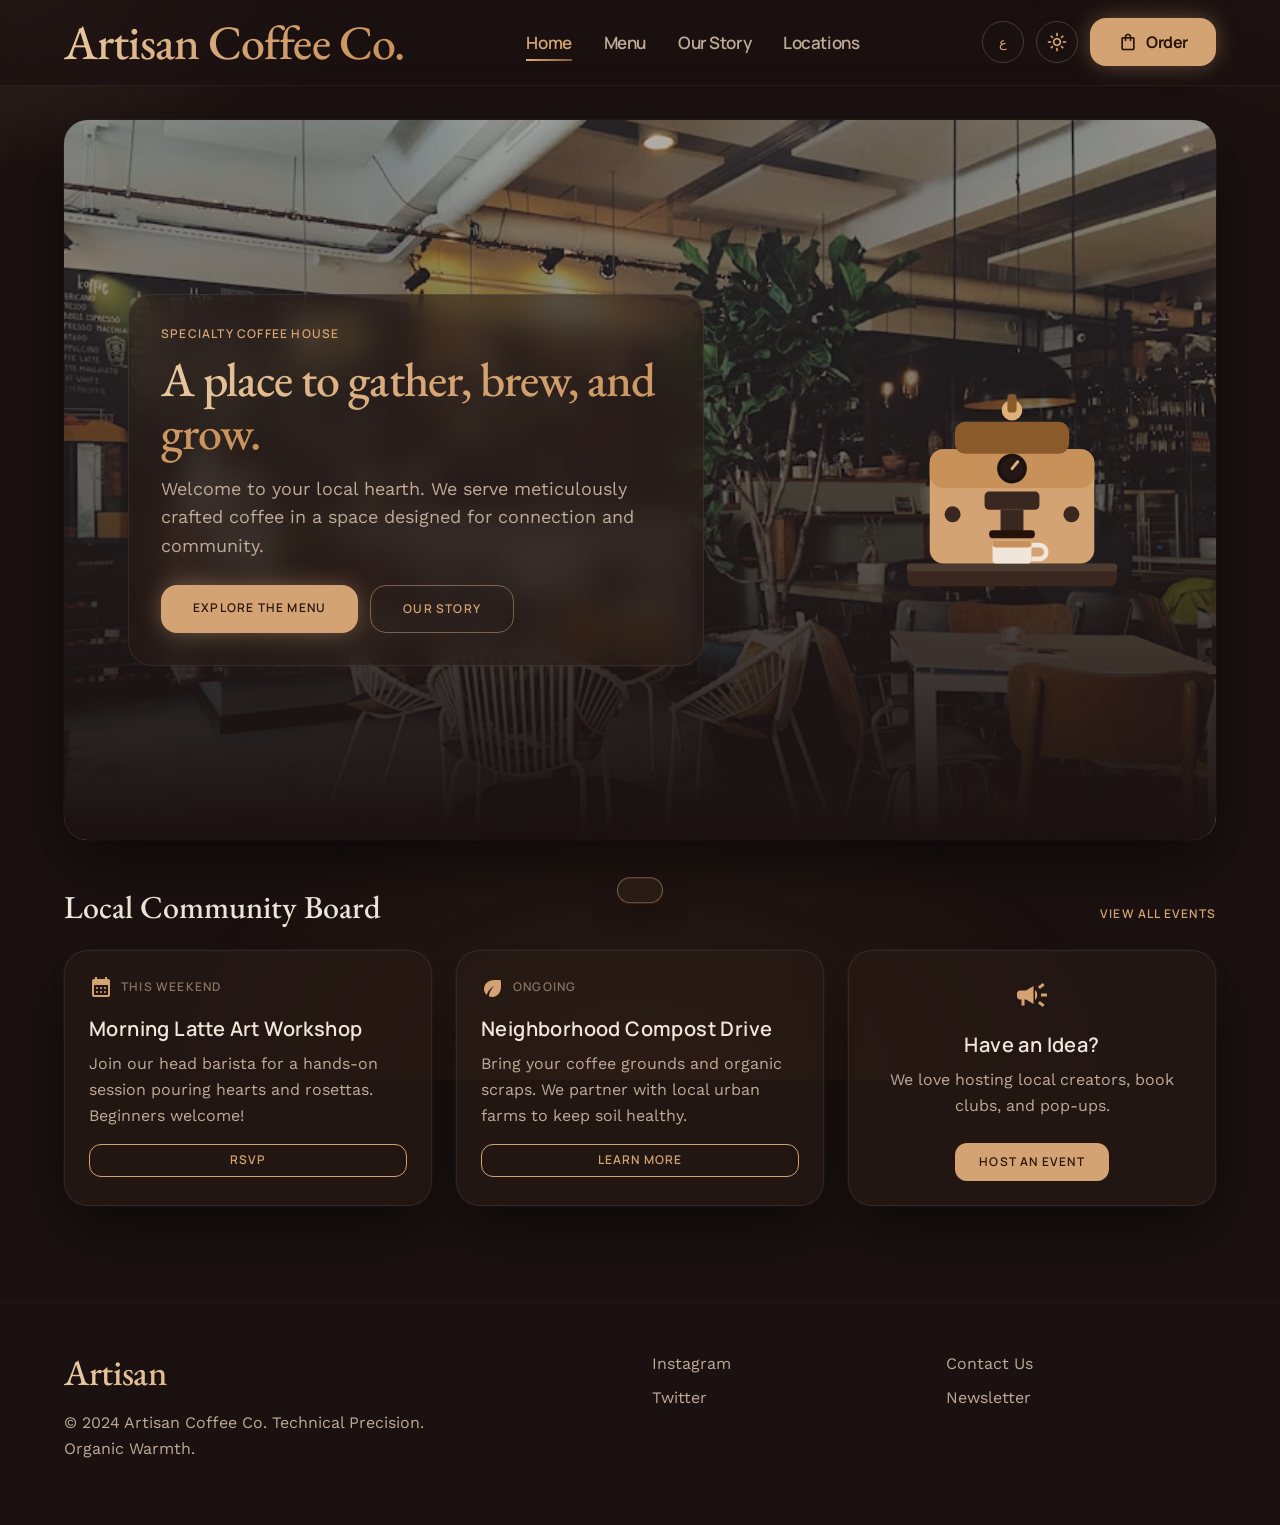
==== index.html @ 4403672c "Add index.html entry point for GitHub Pages" ====
<!DOCTYPE html>

<html class="dark" lang="en" dir="ltr"><head>
<meta charset="utf-8"/>
<meta content="width=device-width, initial-scale=1.0" name="viewport"/>
<title>Artisan Coffee Co. | The Organic Hearth</title>
<script src="assets/tailwind.js"></script>
<link href="assets/fonts.css" rel="stylesheet"/>
<style>.material-symbols-outlined{font-family:'Material Symbols Outlined';font-weight:normal;font-style:normal;line-height:1;letter-spacing:normal;text-transform:none;display:inline-block;white-space:nowrap;direction:ltr;}</style>
<script id="tailwind-config">
        tailwind.config = {
          darkMode: "class",
          theme: {
            extend: {
              "colors": {
                "tertiary-fixed": "rgb(var(--tertiary-fixed) / <alpha-value>)",
                "outline": "rgb(var(--outline) / <alpha-value>)",
                "on-secondary-fixed-variant": "rgb(var(--on-secondary-fixed-variant) / <alpha-value>)",
                "primary-fixed": "rgb(var(--primary-fixed) / <alpha-value>)",
                "tertiary": "rgb(var(--tertiary) / <alpha-value>)",
                "surface-container-highest": "rgb(var(--surface-container-highest) / <alpha-value>)",
                "surface-container-low": "rgb(var(--surface-container-low) / <alpha-value>)",
                "on-error-container": "rgb(var(--on-error-container) / <alpha-value>)",
                "on-tertiary-container": "rgb(var(--on-tertiary-container) / <alpha-value>)",
                "on-secondary-fixed": "rgb(var(--on-secondary-fixed) / <alpha-value>)",
                "on-tertiary-fixed-variant": "rgb(var(--on-tertiary-fixed-variant) / <alpha-value>)",
                "on-tertiary": "rgb(var(--on-tertiary) / <alpha-value>)",
                "inverse-on-surface": "rgb(var(--inverse-on-surface) / <alpha-value>)",
                "on-primary": "rgb(var(--on-primary) / <alpha-value>)",
                "on-secondary": "rgb(var(--on-secondary) / <alpha-value>)",
                "outline-variant": "rgb(var(--outline-variant) / <alpha-value>)",
                "surface-dim": "rgb(var(--surface-dim) / <alpha-value>)",
                "secondary": "rgb(var(--secondary) / <alpha-value>)",
                "primary": "rgb(var(--primary) / <alpha-value>)",
                "primary-container": "rgb(var(--primary-container) / <alpha-value>)",
                "surface": "rgb(var(--surface) / <alpha-value>)",
                "surface-container": "rgb(var(--surface-container) / <alpha-value>)",
                "secondary-fixed": "rgb(var(--secondary-fixed) / <alpha-value>)",
                "inverse-surface": "rgb(var(--inverse-surface) / <alpha-value>)",
                "on-secondary-container": "rgb(var(--on-secondary-container) / <alpha-value>)",
                "on-surface-variant": "rgb(var(--on-surface-variant) / <alpha-value>)",
                "secondary-fixed-dim": "rgb(var(--secondary-fixed-dim) / <alpha-value>)",
                "on-primary-fixed-variant": "rgb(var(--on-primary-fixed-variant) / <alpha-value>)",
                "error": "rgb(var(--error) / <alpha-value>)",
                "surface-tint": "rgb(var(--surface-tint) / <alpha-value>)",
                "surface-variant": "rgb(var(--surface-variant) / <alpha-value>)",
                "surface-bright": "rgb(var(--surface-bright) / <alpha-value>)",
                "error-container": "rgb(var(--error-container) / <alpha-value>)",
                "on-primary-fixed": "rgb(var(--on-primary-fixed) / <alpha-value>)",
                "background": "rgb(var(--background) / <alpha-value>)",
                "primary-fixed-dim": "rgb(var(--primary-fixed-dim) / <alpha-value>)",
                "tertiary-fixed-dim": "rgb(var(--tertiary-fixed-dim) / <alpha-value>)",
                "surface-container-high": "rgb(var(--surface-container-high) / <alpha-value>)",
                "tertiary-container": "rgb(var(--tertiary-container) / <alpha-value>)",
                "on-error": "rgb(var(--on-error) / <alpha-value>)",
                "on-primary-container": "rgb(var(--on-primary-container) / <alpha-value>)",
                "on-surface": "rgb(var(--on-surface) / <alpha-value>)",
                "surface-container-lowest": "rgb(var(--surface-container-lowest) / <alpha-value>)",
                "inverse-primary": "rgb(var(--inverse-primary) / <alpha-value>)",
                "on-background": "rgb(var(--on-background) / <alpha-value>)",
                "secondary-container": "rgb(var(--secondary-container) / <alpha-value>)",
                "on-tertiary-fixed": "rgb(var(--on-tertiary-fixed) / <alpha-value>)"
              },
              "borderRadius": { "DEFAULT": "0.25rem", "lg": "0.5rem", "xl": "0.75rem", "full": "9999px", "2xl": "1rem", "3xl": "1.5rem" },
              "spacing": { "margin-mobile": "16px", "container-max": "1280px", "stack-md": "24px", "stack-lg": "48px", "stack-sm": "12px", "margin-desktop": "64px", "gutter": "24px", "unit": "8px" },
              "fontFamily": {
                      "display-lg-mobile": ["EB Garamond"], "headline-sm": ["Manrope"], "label-caps": ["Manrope"],
                      "headline-md": ["EB Garamond"], "display-lg": ["EB Garamond"], "body-lg": ["Work Sans"],
                      "body-md": ["Work Sans"], "mono-technical": ["Space Grotesk"], "nav": ["Manrope"]
              },
              "fontSize": {
                      "display-lg-mobile": ["36px", { "lineHeight": "1.2", "letterSpacing": "-0.01em", "fontWeight": "500" }],
                      "headline-sm": ["20px", { "lineHeight": "1.4", "letterSpacing": "0.02em", "fontWeight": "600" }],
                      "label-caps": ["12px", { "lineHeight": "1.2", "letterSpacing": "0.1em", "fontWeight": "600" }],
                      "headline-md": ["32px", { "lineHeight": "1.2", "fontWeight": "500" }],
                      "display-lg": ["48px", { "lineHeight": "1.1", "letterSpacing": "-0.02em", "fontWeight": "500" }],
                      "body-lg": ["18px", { "lineHeight": "1.6", "fontWeight": "400" }],
                      "body-md": ["16px", { "lineHeight": "1.6", "fontWeight": "400" }],
                      "mono-technical": ["14px", { "lineHeight": "1.4", "fontWeight": "400" }]
              }
      },
          },
        }
      </script>
<style>
        /* ===== Theme tokens (Dark = default) ===== */
        :root, .dark {
            --tertiary-fixed: 92 67 38; --outline: 138 115 97; --on-secondary-fixed-variant: 240 217 184;
            --primary-fixed: 240 230 218; --tertiary: 212 163 115; --surface-container-highest: 42 29 23;
            --surface-container-low: 36 24 20; --on-error-container: 255 180 171; --on-tertiary-container: 232 201 160;
            --on-secondary-fixed: 255 232 204; --on-tertiary-fixed-variant: 240 217 184; --on-tertiary: 42 22 8;
            --inverse-on-surface: 36 24 20; --on-primary: 35 19 9; --on-secondary: 42 22 8; --outline-variant: 74 58 48;
            --surface-dim: 21 13 11; --secondary: 212 163 115; --primary: 240 230 218; --primary-container: 58 40 32;
            --surface: 26 17 16; --surface-container: 42 29 23; --secondary-fixed: 122 79 40; --inverse-surface: 240 230 218;
            --on-secondary-container: 255 217 168; --on-surface-variant: 192 171 152; --secondary-fixed-dim: 200 145 90;
            --on-primary-fixed-variant: 216 196 176; --error: 255 84 73; --surface-tint: 212 163 115; --surface-variant: 42 29 23;
            --surface-bright: 58 40 32; --error-container: 147 0 10; --on-primary-fixed: 26 17 16; --background: 26 17 16;
            --primary-fixed-dim: 192 171 152; --tertiary-fixed-dim: 224 176 122; --surface-container-high: 58 40 32;
            --tertiary-container: 212 163 115; --on-error: 105 0 5; --on-primary-container: 216 196 176; --on-surface: 240 230 218;
            --surface-container-lowest: 21 13 11; --inverse-primary: 122 79 40; --on-background: 240 230 218;
            --secondary-container: 122 79 40; --on-tertiary-fixed: 255 243 228;
        }
        /* ===== Light theme (cream / latte) ===== */
        .light {
            --tertiary-fixed: 230 203 160; --outline: 156 128 104; --on-secondary-fixed-variant: 90 58 26;
            --primary-fixed: 42 24 16; --tertiary: 154 95 43; --surface-container-highest: 230 211 187;
            --surface-container-low: 251 243 233; --on-error-container: 147 0 10; --on-tertiary-container: 90 58 26;
            --on-secondary-fixed: 90 58 26; --on-tertiary-fixed-variant: 90 58 26; --on-tertiary: 255 248 240;
            --inverse-on-surface: 245 236 225; --on-primary: 255 250 243; --on-secondary: 255 248 240; --outline-variant: 216 196 173;
            --surface-dim: 230 211 187; --secondary: 154 95 43; --primary: 42 24 16; --primary-container: 240 217 184;
            --surface: 245 236 225; --surface-container: 243 231 216; --secondary-fixed: 212 163 115; --inverse-surface: 42 24 16;
            --on-secondary-container: 90 58 26; --on-surface-variant: 107 84 68; --secondary-fixed-dim: 200 145 90;
            --on-primary-fixed-variant: 107 84 68; --error: 186 26 26; --surface-tint: 154 95 43; --surface-variant: 236 220 200;
            --surface-bright: 255 250 243; --error-container: 255 218 214; --on-primary-fixed: 42 24 16; --background: 245 236 225;
            --primary-fixed-dim: 107 84 68; --tertiary-fixed-dim: 154 95 43; --surface-container-high: 236 220 200;
            --tertiary-container: 154 95 43; --on-error: 255 255 255; --on-primary-container: 107 84 68; --on-surface: 42 24 16;
            --surface-container-lowest: 255 250 243; --inverse-primary: 212 163 115; --on-background: 42 24 16;
            --secondary-container: 240 217 184; --on-tertiary-fixed: 90 58 26;
        }

        html { transition: background-color .4s ease; }
        .soft-shadow { box-shadow: 0 24px 60px -12px rgba(0, 0, 0, 0.65), 0 0 0 1px rgba(148, 163, 184, 0.06); }
        .light .soft-shadow { box-shadow: 0 24px 60px -12px rgba(120, 80, 40, 0.18), 0 0 0 1px rgba(154, 95, 43, 0.08); }

        body { position: relative; background-color: rgb(var(--surface)); overflow-x: hidden; transition: background-color .4s ease; }
        body[lang="ar"] { font-family: 'Cairo', 'Work Sans', sans-serif; }
        body::before {
            content: ""; position: fixed; inset: -20%; z-index: -1;
            background:
                radial-gradient(40% 35% at 12% 8%, rgba(212, 163, 115, 0.20), transparent 60%),
                radial-gradient(38% 32% at 92% 6%, rgba(200, 145, 90, 0.16), transparent 60%),
                radial-gradient(45% 40% at 50% 100%, rgba(122, 79, 40, 0.18), transparent 60%);
            animation: aurora 18s ease-in-out infinite alternate;
        }
        .light body::before {
            background:
                radial-gradient(40% 35% at 12% 8%, rgba(212, 163, 115, 0.28), transparent 60%),
                radial-gradient(38% 32% at 92% 6%, rgba(200, 145, 90, 0.24), transparent 60%),
                radial-gradient(45% 40% at 50% 100%, rgba(240, 217, 184, 0.45), transparent 60%);
        }
        @keyframes aurora {
            0%   { transform: translate3d(0, 0, 0) scale(1); }
            50%  { transform: translate3d(-2%, 1.5%, 0) scale(1.08); }
            100% { transform: translate3d(2%, -1.5%, 0) scale(1.04); }
        }

        .glass {
            background: rgba(42, 29, 23, 0.55) !important;
            backdrop-filter: blur(14px); -webkit-backdrop-filter: blur(14px);
            border: 1px solid rgba(148, 163, 184, 0.12) !important;
        }
        .glass:hover { border-color: rgba(212, 163, 115, 0.5) !important; box-shadow: 0 24px 60px -12px rgba(0,0,0,0.65), 0 0 28px -6px rgba(212, 163, 115, 0.35); }
        .light .glass { background: rgba(255, 250, 243, 0.62) !important; border: 1px solid rgba(154, 95, 43, 0.18) !important; }
        .light .glass:hover { border-color: rgba(154, 95, 43, 0.5) !important; box-shadow: 0 24px 60px -12px rgba(120,80,40,0.20), 0 0 28px -6px rgba(154, 95, 43, 0.30); }

        img, .bg-cover { filter: saturate(1.1) sepia(0.12) brightness(0.95) contrast(1.05); }
        .light img, .light .bg-cover { filter: saturate(1.05) sepia(0.05) brightness(1.0) contrast(1.02); }

        .glow-cyan { box-shadow: 0 0 24px -4px rgba(212, 163, 115, 0.55); }
        .text-gradient { background: linear-gradient(100deg, #e8c9a0 0%, #d4a373 50%, #c8915a 100%); -webkit-background-clip: text; background-clip: text; color: transparent; }
        .light .text-gradient { background: linear-gradient(100deg, #a9743b 0%, #8a5a2b 50%, #6b4422 100%); -webkit-background-clip: text; background-clip: text; color: transparent; }

        a, button { transition: all .3s ease; }

        .page { display: none; animation: pageIn .5s ease both; }
        .page.active { display: block; }
        @keyframes pageIn { from { opacity: 0; transform: translateY(12px); } to { opacity: 1; transform: translateY(0); } }
        .nav-link { position: relative; }
        .nav-link.nav-active { color: rgb(var(--secondary)) !important; }
        .nav-link::after { content: ""; position: absolute; inset-inline-start: 0; bottom: -6px; height: 2px; width: 0; background: linear-gradient(90deg,#e0b07a,#8a5a2b); transition: width .3s ease; }
        .nav-link:hover::after, .nav-link.nav-active::after { width: 100%; }

        .steam path { animation: steam 3.2s ease-in-out infinite; }
        .steam path:nth-child(2) { animation-delay: .6s; }
        .steam path:nth-child(3) { animation-delay: 1.2s; }
        @keyframes steam { 0% { opacity: 0; transform: translateY(6px) scaleY(.8); } 40% { opacity: .8; } 100% { opacity: 0; transform: translateY(-14px) scaleY(1.2); } }
        .machine { animation: floaty 6s ease-in-out infinite; }
        @keyframes floaty { 0%,100%{ transform: translateY(0);} 50%{ transform: translateY(-10px);} }

        #toast {
            position: fixed; bottom: 28px; left: 50%; transform: translateX(-50%) translateY(120%);
            background: rgba(42,29,23,.92); border: 1px solid rgba(212,163,115,.5); color: #f0e6da;
            padding: 12px 22px; border-radius: 9999px; z-index: 100; backdrop-filter: blur(10px);
            transition: transform .4s cubic-bezier(.2,.9,.3,1.3); box-shadow: 0 12px 30px -6px rgba(0,0,0,.6); font-size: 14px;
        }
        .light #toast { background: rgba(255,250,243,.95); color: #2a1810; border-color: rgba(154,95,43,.5); }
        #toast.show { transform: translateX(-50%) translateY(0); }

        .icon-btn { width: 42px; height: 42px; display: inline-flex; align-items: center; justify-content: center; border-radius: 9999px; border: 1px solid rgb(var(--outline-variant)); color: rgb(var(--secondary)); }
        .icon-btn:hover { background: rgb(var(--secondary) / .12); }
    </style>
</head>
<body class="bg-surface text-on-surface font-body-md antialiased selection:bg-secondary selection:text-on-secondary">

<!-- ===== TOP APP BAR (desktop) ===== -->
<nav class="bg-surface/70 backdrop-blur-md fixed top-0 w-full z-50 border-b border-outline-variant/30 hidden md:block">
<div class="flex justify-between items-center px-margin-mobile md:px-margin-desktop py-4 max-w-container-max mx-auto">
<a class="font-display-lg text-display-lg-mobile md:text-display-lg text-gradient" data-nav="home" href="#home">Artisan Coffee Co.</a>
<div class="flex gap-8 font-nav text-[17px] font-semibold tracking-tight items-center">
<a class="nav-link text-on-surface-variant hover:text-secondary" data-nav="home" data-i18n="nav.home" href="#home">Home</a>
<a class="nav-link text-on-surface-variant hover:text-secondary" data-nav="menu" data-i18n="nav.menu" href="#menu">Menu</a>
<a class="nav-link text-on-surface-variant hover:text-secondary" data-nav="story" data-i18n="nav.story" href="#story">Our Story</a>
<a class="nav-link text-on-surface-variant hover:text-secondary" data-nav="locations" data-i18n="nav.locations" href="#locations">Locations</a>
</div>
<div class="flex items-center gap-3">
<button id="langBtn" class="icon-btn font-label-caps text-[13px]" title="Language">ع</button>
<button id="themeBtn" class="icon-btn" title="Theme"><span class="material-symbols-outlined text-[20px]">light_mode</span></button>
<button data-nav="order" onclick="location.hash='#order'" class="bg-secondary text-on-secondary px-7 py-3 rounded-2xl font-nav text-[16px] font-bold tracking-tight hover:bg-secondary-container hover:text-on-secondary-container glow-cyan flex items-center gap-2">
<span class="material-symbols-outlined text-[20px]">shopping_bag</span><span data-i18n="nav.order">Order</span>
<span data-cart-count class="hidden bg-on-secondary/20 px-2 py-0.5 rounded-full text-[11px]">0</span>
</button>
</div>
</div>
</nav>

<!-- ===== MOBILE TOP BAR ===== -->
<div class="md:hidden flex justify-between items-center px-margin-mobile py-4 fixed top-0 w-full z-50 bg-surface/80 backdrop-blur-md border-b border-outline-variant/30">
<a class="font-display-lg-mobile text-display-lg-mobile text-gradient" data-nav="home" href="#home">Artisan</a>
<div class="flex items-center gap-2">
<button id="langBtnM" class="icon-btn font-label-caps text-[13px]">ع</button>
<button id="themeBtnM" class="icon-btn"><span class="material-symbols-outlined text-[20px]">light_mode</span></button>
<button id="menuBtn" class="icon-btn"><span class="material-symbols-outlined">menu</span></button>
</div>
</div>
<!-- Mobile drawer -->
<div id="mobileMenu" class="md:hidden fixed inset-0 z-40 bg-surface/95 backdrop-blur-lg flex-col items-center justify-center gap-8 hidden">
<a class="nav-link font-nav text-3xl font-bold tracking-tight text-primary" data-nav="home" data-i18n="nav.home" href="#home">Home</a>
<a class="nav-link font-nav text-3xl font-bold tracking-tight text-primary" data-nav="menu" data-i18n="nav.menu" href="#menu">Menu</a>
<a class="nav-link font-nav text-3xl font-bold tracking-tight text-primary" data-nav="story" data-i18n="nav.story" href="#story">Our Story</a>
<a class="nav-link font-nav text-3xl font-bold tracking-tight text-primary" data-nav="locations" data-i18n="nav.locations" href="#locations">Locations</a>
<a class="nav-link font-nav text-3xl font-bold tracking-tight text-secondary" data-nav="order" data-i18n="nav.order" href="#order">Order</a>
</div>

<!-- ===== MAIN ===== -->
<main class="pt-[100px] md:pt-[120px] pb-stack-lg">

<!-- ============ PAGE: HOME ============ -->
<section class="page" data-page="home">
<div class="px-margin-mobile md:px-margin-desktop max-w-container-max mx-auto mb-stack-lg">
<div class="relative w-full h-[640px] md:h-[720px] rounded-3xl overflow-hidden soft-shadow bg-surface-container-low">
<div class="absolute inset-0 bg-cover bg-center w-full h-full" style="background-image: url('assets/img/1554118811-1e0d58224f24.jpg')"></div>
<div class="absolute inset-0 bg-gradient-to-t from-surface via-surface/60 to-surface/20"></div>
<div class="relative z-10 h-full flex flex-col md:flex-row items-center justify-between p-margin-mobile md:p-margin-desktop gap-8">
<div class="max-w-xl glass p-8 rounded-3xl">
<p class="font-label-caps text-label-caps text-secondary uppercase tracking-widest mb-3" data-i18n="hero.badge">Specialty Coffee House</p>
<h1 class="font-display-lg-mobile md:font-display-lg text-display-lg-mobile md:text-display-lg mb-4"><span class="text-gradient" data-i18n="hero.title">A place to gather, brew, and grow.</span></h1>
<p class="font-body-lg text-body-lg text-on-surface-variant mb-6" data-i18n="hero.desc">Welcome to your local hearth. We serve meticulously crafted coffee in a space designed for connection and community.</p>
<div class="flex flex-wrap gap-3">
<a href="#menu" class="bg-secondary text-on-secondary px-8 py-4 rounded-2xl font-label-caps text-label-caps uppercase tracking-widest hover:bg-secondary-container hover:text-on-secondary-container glow-cyan" data-i18n="hero.cta1">Explore the Menu</a>
<a href="#story" class="border border-secondary/50 text-secondary px-8 py-4 rounded-2xl font-label-caps text-label-caps uppercase tracking-widest hover:bg-secondary/10" data-i18n="hero.cta2">Our Story</a>
</div>
</div>
<div class="machine hidden lg:block shrink-0">
<svg width="280" height="240" viewBox="0 0 240 210" fill="none" xmlns="http://www.w3.org/2000/svg">
<g class="steam" stroke="#f0e6da" stroke-width="3" stroke-linecap="round" opacity="0.8">
<path d="M112 150 c-6 -8 6 -12 0 -22"/><path d="M120 150 c-6 -8 6 -12 0 -22"/><path d="M128 150 c-6 -8 6 -12 0 -22"/>
</g>
<rect x="28" y="178" width="184" height="20" rx="7" fill="#3a2820"/>
<rect x="28" y="178" width="184" height="7" rx="3" fill="#4a3a30"/>
<rect x="48" y="78" width="144" height="100" rx="12" fill="#d4a373"/>
<rect x="48" y="78" width="144" height="34" rx="12" fill="#c8915a"/>
<rect x="70" y="54" width="100" height="28" rx="9" fill="#8a5a2b"/>
<circle cx="120" cy="44" r="9" fill="#e0b07a"/>
<rect x="116" y="30" width="8" height="16" rx="3" fill="#8a5a2b"/>
<circle cx="120" cy="95" r="13" fill="#1a1110"/><circle cx="120" cy="95" r="10" fill="#241814"/>
<path d="M120 95 l5 -6" stroke="#e0b07a" stroke-width="2.5" stroke-linecap="round"/>
<circle cx="68" cy="135" r="7" fill="#3a2820"/><circle cx="172" cy="135" r="7" fill="#3a2820"/>
<rect x="96" y="115" width="48" height="16" rx="4" fill="#3a2820"/>
<rect x="110" y="131" width="20" height="20" fill="#3a2820"/>
<rect x="100" y="149" width="40" height="7" rx="3" fill="#231309"/>
<rect x="103" y="158" width="34" height="20" rx="3" fill="#f0e6da"/>
<path d="M137 162 h7 a6 6 0 0 1 0 12 h-7" fill="none" stroke="#f0e6da" stroke-width="4"/>
<rect x="103" y="158" width="34" height="6" rx="3" fill="#c8915a"/>
</svg>
</div>
</div>
</div>
</div>

<div class="px-margin-mobile md:px-margin-desktop max-w-container-max mx-auto mb-stack-lg">
<div class="flex flex-col md:flex-row justify-between items-baseline mb-stack-md">
<h2 class="font-headline-md text-headline-md text-primary" data-i18n="community.title">Local Community Board</h2>
<a class="font-label-caps text-label-caps text-secondary uppercase tracking-widest hover:underline mt-2 md:mt-0" href="#locations" data-i18n="community.viewall">View All Events</a>
</div>
<div class="grid grid-cols-1 md:grid-cols-3 gap-gutter">
<div class="glass rounded-3xl p-6 soft-shadow hover:-translate-y-1.5">
<div class="flex items-center gap-2 mb-4"><span class="material-symbols-outlined text-secondary" style="font-variation-settings:'FILL' 1;">calendar_month</span><span class="font-label-caps text-label-caps text-outline uppercase tracking-widest" data-i18n="c1.badge">This Weekend</span></div>
<h3 class="font-headline-sm text-headline-sm text-primary mb-2" data-i18n="c1.title">Morning Latte Art Workshop</h3>
<p class="font-body-md text-body-md text-on-surface-variant mb-4" data-i18n="c1.desc">Join our head barista for a hands-on session pouring hearts and rosettas. Beginners welcome!</p>
<button data-rsvp class="w-full py-2 border border-secondary text-secondary rounded-xl font-label-caps text-label-caps uppercase hover:bg-secondary/10" data-i18n="c1.btn">RSVP</button>
</div>
<div class="glass rounded-3xl p-6 soft-shadow hover:-translate-y-1.5">
<div class="flex items-center gap-2 mb-4"><span class="material-symbols-outlined text-tertiary" style="font-variation-settings:'FILL' 1;">eco</span><span class="font-label-caps text-label-caps text-outline uppercase tracking-widest" data-i18n="c2.badge">Ongoing</span></div>
<h3 class="font-headline-sm text-headline-sm text-primary mb-2" data-i18n="c2.title">Neighborhood Compost Drive</h3>
<p class="font-body-md text-body-md text-on-surface-variant mb-4" data-i18n="c2.desc">Bring your coffee grounds and organic scraps. We partner with local urban farms to keep soil healthy.</p>
<button data-rsvp class="w-full py-2 border border-secondary text-secondary rounded-xl font-label-caps text-label-caps uppercase hover:bg-secondary/10" data-i18n="c2.btn">Learn More</button>
</div>
<div class="glass rounded-3xl p-6 soft-shadow border-2 border-secondary/30 flex flex-col justify-center items-center text-center">
<span class="material-symbols-outlined text-4xl text-secondary mb-4" style="font-variation-settings:'FILL' 1;">campaign</span>
<h3 class="font-headline-sm text-headline-sm text-primary mb-2" data-i18n="c3.title">Have an Idea?</h3>
<p class="font-body-md text-body-md text-on-surface-variant mb-6" data-i18n="c3.desc">We love hosting local creators, book clubs, and pop-ups.</p>
<button data-rsvp class="bg-secondary text-on-secondary px-6 py-3 rounded-xl font-label-caps text-label-caps uppercase hover:bg-secondary-container hover:text-on-secondary-container" data-i18n="c3.btn">Host an Event</button>
</div>
</div>
</div>
</section>

<!-- ============ PAGE: MENU ============ -->
<section class="page" data-page="menu">
<!-- Menu banner with background image -->
<div class="px-margin-mobile md:px-margin-desktop max-w-container-max mx-auto mb-stack-lg">
<div class="relative w-full h-[360px] md:h-[460px] rounded-3xl overflow-hidden soft-shadow bg-surface-container-low">
<div class="absolute inset-0 bg-cover bg-center" style="background-image: url('assets/img/1517433670267-08bbd4be890f.jpg')"></div>
<div class="absolute inset-0 bg-gradient-to-t from-surface via-surface/65 to-surface/25"></div>
<div class="relative z-10 h-full flex flex-col justify-end p-margin-mobile md:p-margin-desktop">
<div class="max-w-2xl">
<p class="font-label-caps text-label-caps text-secondary uppercase tracking-widest mb-2" data-i18n="menu.badge">Crafted Daily</p>
<h2 class="font-display-lg-mobile md:font-display-lg text-display-lg-mobile md:text-display-lg mb-3"><span class="text-gradient" data-i18n="menu.title">Our Coffee Menu</span></h2>
<p class="font-body-lg text-body-lg text-on-surface-variant" data-i18n="menu.desc">From single-origin pours to silky milk drinks and fresh-baked pastries — every item made with care.</p>
</div>
</div>
</div>
</div>
<!-- Categorized items -->
<div class="px-margin-mobile md:px-margin-desktop max-w-container-max mx-auto">
<div id="menuGrid"></div>
</div>
</section>

<!-- ============ PAGE: OUR STORY ============ -->
<section class="page" data-page="story">
<div class="px-margin-mobile md:px-margin-desktop max-w-container-max mx-auto">
<div class="grid grid-cols-1 md:grid-cols-2 gap-stack-lg items-center">
<div class="rounded-3xl overflow-hidden h-[420px] soft-shadow">
<img class="w-full h-full object-cover" src="assets/img/1511920170033-f8396924c348.jpg" alt="Barista at work"/>
</div>
<div>
<p class="font-label-caps text-label-caps text-secondary uppercase tracking-widest mb-2" data-i18n="story.badge">Since 2014</p>
<h2 class="font-display-lg-mobile md:font-display-lg text-display-lg-mobile md:text-display-lg mb-6"><span class="text-gradient" data-i18n="story.title">Technical precision. Organic warmth.</span></h2>
<p class="font-body-lg text-body-lg text-on-surface-variant mb-4" data-i18n="story.desc">We started with a single roaster and a simple belief: great coffee is a craft and a community ritual. Today we roast in small batches, source directly from growers, and pour every cup like it matters — because it does.</p>
<div class="grid grid-cols-3 gap-4 mt-8">
<div class="glass rounded-2xl p-4 text-center"><p class="font-display-lg text-headline-md text-secondary">10+</p><p class="font-label-caps text-label-caps text-outline uppercase" data-i18n="story.years">Years</p></div>
<div class="glass rounded-2xl p-4 text-center"><p class="font-display-lg text-headline-md text-secondary">14</p><p class="font-label-caps text-label-caps text-outline uppercase" data-i18n="story.origins">Origins</p></div>
<div class="glass rounded-2xl p-4 text-center"><p class="font-display-lg text-headline-md text-secondary">2</p><p class="font-label-caps text-label-caps text-outline uppercase" data-i18n="story.cafes">Cafés</p></div>
</div>
</div>
</div>
</div>
</section>

<!-- ============ PAGE: LOCATIONS ============ -->
<section class="page" data-page="locations">
<div class="px-margin-mobile md:px-margin-desktop max-w-container-max mx-auto">
<div class="text-center mb-stack-lg max-w-2xl mx-auto">
<p class="font-label-caps text-label-caps text-secondary uppercase tracking-widest mb-2" data-i18n="loc.badge">Come Visit</p>
<h2 class="font-display-lg-mobile md:font-display-lg text-display-lg-mobile md:text-display-lg mb-4"><span class="text-gradient" data-i18n="loc.title">Find a Hearth Near You</span></h2>
</div>
<div id="locGrid" class="grid grid-cols-1 md:grid-cols-2 gap-gutter"></div>
</div>
</section>

<!-- ============ PAGE: ORDER ============ -->
<section class="page" data-page="order">
<div class="px-margin-mobile md:px-margin-desktop mx-auto max-w-2xl">
<div class="glass rounded-3xl p-8 soft-shadow text-center">
<span class="material-symbols-outlined text-5xl text-secondary mb-4" style="font-variation-settings:'FILL' 1;">local_cafe</span>
<h2 class="font-display-lg-mobile md:font-display-lg text-display-lg-mobile md:text-display-lg mb-4"><span class="text-gradient" data-i18n="order.title">Your Order</span></h2>
<p class="font-body-lg text-on-surface-variant mb-6"><span data-i18n="order.items">Items in your bag:</span> <span data-cart-count class="text-secondary font-bold">0</span></p>
<div id="orderList" class="text-start mb-6 divide-y divide-outline-variant/20"></div>
<a href="#menu" class="inline-block bg-secondary text-on-secondary px-8 py-4 rounded-2xl font-label-caps text-label-caps uppercase tracking-widest hover:bg-secondary-container hover:text-on-secondary-container glow-cyan" data-i18n="order.add">+ Add from Menu</a>
</div>
</div>
</section>

</main>

<!-- ===== FOOTER (global — shows on every page) ===== -->
<footer class="border-t border-outline-variant/20 w-full py-stack-lg">
<div class="grid grid-cols-1 md:grid-cols-4 gap-gutter px-margin-mobile md:px-margin-desktop max-w-container-max mx-auto font-body-md text-body-md">
<div class="col-span-1 md:col-span-2">
<a class="font-display-lg text-display-lg-mobile text-gradient mb-4 block" href="#home">Artisan</a>
<p class="text-on-surface-variant max-w-sm mb-4" data-i18n="footer.tagline">© 2024 Artisan Coffee Co. Technical Precision. Organic Warmth.</p>
</div>
<div class="flex flex-col gap-2">
<a class="text-on-surface-variant hover:text-secondary w-fit" href="#">Instagram</a>
<a class="text-on-surface-variant hover:text-secondary w-fit" href="#">Twitter</a>
</div>
<div class="flex flex-col gap-2">
<a class="text-on-surface-variant hover:text-secondary w-fit" href="#locations" data-i18n="footer.contact">Contact Us</a>
<a class="text-on-surface-variant hover:text-secondary w-fit" href="#" data-i18n="footer.newsletter">Newsletter</a>
</div>
</div>
</footer>

<div id="toast"></div>

<!-- ===== JAVASCRIPT ===== -->
<script>
(function () {
  "use strict";

  /* ---------- i18n dictionary ---------- */
  const I18N = {
    en: {
      "nav.home":"Home","nav.menu":"Menu","nav.story":"Our Story","nav.locations":"Locations","nav.order":"Order",
      "hero.badge":"Specialty Coffee House","hero.title":"A place to gather, brew, and grow.",
      "hero.desc":"Welcome to your local hearth. We serve meticulously crafted coffee in a space designed for connection and community.",
      "hero.cta1":"Explore the Menu","hero.cta2":"Our Story",
      "community.title":"Local Community Board","community.viewall":"View All Events",
      "c1.badge":"This Weekend","c1.title":"Morning Latte Art Workshop","c1.desc":"Join our head barista for a hands-on session pouring hearts and rosettas. Beginners welcome!","c1.btn":"RSVP",
      "c2.badge":"Ongoing","c2.title":"Neighborhood Compost Drive","c2.desc":"Bring your coffee grounds and organic scraps. We partner with local urban farms to keep soil healthy.","c2.btn":"Learn More",
      "c3.title":"Have an Idea?","c3.desc":"We love hosting local creators, book clubs, and pop-ups.","c3.btn":"Host an Event",
      "menu.badge":"Crafted Daily","menu.title":"Our Coffee Menu","menu.desc":"From single-origin pours to silky milk drinks and fresh-baked pastries — every item made with care.","menu.add":"Add to Order",
      "cat.coffee":"Hot Coffee","cat.cold":"Cold Drinks","cat.bakery":"Pastries & Bakery",
      "story.badge":"Since 2014","story.title":"Technical precision. Organic warmth.","story.desc":"We started with a single roaster and a simple belief: great coffee is a craft and a community ritual. Today we roast in small batches, source directly from growers, and pour every cup like it matters — because it does.","story.years":"Years","story.origins":"Origins","story.cafes":"Cafés",
      "loc.badge":"Come Visit","loc.title":"Find a Hearth Near You","loc.directions":"Get Directions",
      "order.title":"Your Order","order.items":"Items in your bag:","order.add":"+ Add from Menu","order.empty":"Your bag is empty — add something tasty from the menu.","order.total":"Total",
      "footer.tagline":"© 2024 Artisan Coffee Co. Technical Precision. Organic Warmth.","footer.contact":"Contact Us","footer.newsletter":"Newsletter",
      "toast.added":"Added {x} to your order","toast.rsvp":"Thanks! We'll be in touch soon."
    },
    ar: {
      "nav.home":"الرئيسية","nav.menu":"القائمة","nav.story":"قصتنا","nav.locations":"الفروع","nav.order":"اطلب",
      "hero.badge":"محمصة قهوة مختصة","hero.title":"مكانٌ نجتمع فيه، ونُحضّر، وننمو.",
      "hero.desc":"أهلاً بك في ركنك الدافئ. نقدّم قهوة محضّرة بعناية في مساحةٍ صُمّمت للتواصل والمجتمع.",
      "hero.cta1":"تصفّح القائمة","hero.cta2":"قصتنا",
      "community.title":"لوحة المجتمع المحلي","community.viewall":"كل الفعاليات",
      "c1.badge":"نهاية الأسبوع","c1.title":"ورشة فنّ اللاتيه الصباحية","c1.desc":"انضمّ إلى رئيس الباريستا في جلسة عملية لرسم القلوب والوريدات. المبتدئون مُرحّبٌ بهم!","c1.btn":"احجز",
      "c2.badge":"مستمر","c2.title":"حملة تدوير المخلّفات","c2.desc":"أحضر بقايا القهوة والمخلّفات العضوية. نتعاون مع المزارع المحلية للحفاظ على خصوبة التربة.","c2.btn":"اعرف المزيد",
      "c3.title":"لديك فكرة؟","c3.desc":"يسعدنا استضافة المبدعين المحليين، ونوادي الكتب، والفعاليات.","c3.btn":"استضِف فعالية",
      "menu.badge":"يُحضّر يومياً","menu.title":"قائمة القهوة","menu.desc":"من القهوة أحادية المصدر ومشروبات الحليب الحريرية إلى المعجنات الطازجة — كلّ صنفٍ يُحضّر بعناية.","menu.add":"أضف للطلب",
      "cat.coffee":"قهوة ساخنة","cat.cold":"مشروبات باردة","cat.bakery":"معجنات ومخبوزات",
      "story.badge":"منذ 2014","story.title":"دقّةٌ تقنية. ودفءٌ طبيعي.","story.desc":"بدأنا بمحمصةٍ واحدة وإيمانٍ بسيط: القهوة الرائعة حرفةٌ وطقسٌ مجتمعي. اليوم نحمّص بكمياتٍ صغيرة، ونستورد مباشرةً من المزارعين، ونصبّ كلّ كوبٍ وكأنه يهم — لأنه فعلاً يهم.","story.years":"سنوات","story.origins":"مصادر","story.cafes":"فروع",
      "loc.badge":"تفضّل بزيارتنا","loc.title":"اعثر على أقرب فرعٍ إليك","loc.directions":"الاتجاهات",
      "order.title":"طلبك","order.items":"العناصر في سلّتك:","order.add":"+ أضف من القائمة","order.empty":"سلّتك فارغة — أضف شيئاً لذيذاً من القائمة.","order.total":"الإجمالي",
      "footer.tagline":"© 2024 Artisan Coffee Co. دقّة تقنية. ودفءٌ طبيعي.","footer.contact":"تواصل معنا","footer.newsletter":"النشرة البريدية",
      "toast.added":"تمت إضافة {x} إلى طلبك","toast.rsvp":"شكراً لك! سنتواصل معك قريباً."
    }
  };

  /* ---------- Bilingual data ---------- */
  const MENU = [
    /* ---- Hot Coffee ---- */
    { id:"espresso", cat:"coffee", price:3.0, icon:"coffee", en:{name:"Espresso", origin:"Double shot", tags:["Bold","Cocoa"]}, ar:{name:"إسبريسو", origin:"جرعة مزدوجة", tags:["جريء","كاكاو"]} },
    { id:"americano", cat:"coffee", price:3.2, icon:"coffee", en:{name:"Americano", origin:"Hot water + espresso", tags:["Clean","Bold"]}, ar:{name:"أمريكانو", origin:"ماء ساخن + إسبريسو", tags:["نقي","جريء"]} },
    { id:"cappuccino", cat:"coffee", price:4.2, icon:"local_cafe", en:{name:"Cappuccino", origin:"Espresso + foam", tags:["Silky","Balanced"]}, ar:{name:"كابتشينو", origin:"إسبريسو + رغوة", tags:["حريري","متوازن"]} },
    { id:"flatwhite", cat:"coffee", price:4.5, icon:"coffee_maker", en:{name:"Flat White", origin:"Velvet microfoam", tags:["Smooth","Creamy"]}, ar:{name:"فلات وايت", origin:"رغوة مخمليّة", tags:["ناعم","كريمي"]} },
    { id:"macchiato", cat:"coffee", price:3.8, icon:"local_cafe", en:{name:"Macchiato", origin:"Espresso + foam dab", tags:["Strong","Compact"]}, ar:{name:"ماكياتو", origin:"إسبريسو + لمسة رغوة", tags:["قوي","مركّز"]} },
    { id:"cortado", cat:"coffee", price:4.0, icon:"coffee_maker", en:{name:"Cortado", origin:"Equal milk", tags:["Balanced","Smooth"]}, ar:{name:"كورتادو", origin:"حليب متساوٍ", tags:["متوازن","ناعم"]} },
    { id:"caramel", cat:"coffee", price:5.0, icon:"emoji_food_beverage", en:{name:"Caramel Latte", origin:"House caramel", tags:["Sweet","Buttery"]}, ar:{name:"لاتيه كراميل", origin:"كراميل بيتي", tags:["حلو","زبدي"]} },
    { id:"mocha", cat:"coffee", price:5.2, icon:"local_cafe", en:{name:"Mocha", origin:"Dark chocolate", tags:["Rich","Cocoa"]}, ar:{name:"موكا", origin:"شوكولاتة داكنة", tags:["غني","كاكاو"]} },
    { id:"turkish", cat:"coffee", price:3.5, icon:"coffee", en:{name:"Turkish Coffee", origin:"Finely ground, cardamom", tags:["Rich","Spiced"]}, ar:{name:"قهوة تركي", origin:"مطحونة ناعم، هيل", tags:["غني","مبهّر"]} },
    { id:"hearth", cat:"coffee", price:4.0, icon:"filter_alt", en:{name:"Hearth Blend", origin:"Guatemala / Antigua", tags:["Toasted Nut","Plum"]}, ar:{name:"خلطة المَوقد", origin:"غواتيمالا / أنتيغوا", tags:["مكسّرات محمّصة","برقوق"]} },
    { id:"sunlit", cat:"coffee", price:4.4, icon:"wb_sunny", en:{name:"Sunlit Canopy", origin:"Ethiopia / Yirgacheffe", tags:["Jasmine","Honey"]}, ar:{name:"مظلّة الشمس", origin:"إثيوبيا / يرغاتشيف", tags:["ياسمين","عسل"]} },
    /* ---- Cold Drinks ---- */
    { id:"coldbrew", cat:"cold", price:4.8, icon:"ac_unit", en:{name:"Cold Brew", origin:"18h steeped", tags:["Smooth","Low-acid"]}, ar:{name:"كولد برو", origin:"منقوع 18 ساعة", tags:["ناعم","حموضة منخفضة"]} },
    { id:"icedlatte", cat:"cold", price:4.6, icon:"ac_unit", en:{name:"Iced Latte", origin:"Chilled + milk", tags:["Refreshing","Smooth"]}, ar:{name:"لاتيه مثلّج", origin:"بارد + حليب", tags:["منعش","ناعم"]} },
    { id:"icedmocha", cat:"cold", price:5.0, icon:"ac_unit", en:{name:"Iced Mocha", origin:"Cocoa + ice", tags:["Sweet","Cool"]}, ar:{name:"موكا مثلّج", origin:"كاكاو + ثلج", tags:["حلو","بارد"]} },
    { id:"frappe", cat:"cold", price:5.5, icon:"icecream", en:{name:"Frappé", origin:"Blended ice", tags:["Creamy","Frozen"]}, ar:{name:"فرابيه", origin:"مخفوق مثلّج", tags:["كريمي","مثلّج"]} },
    { id:"affogato", cat:"cold", price:6.0, icon:"icecream", en:{name:"Affogato", origin:"Espresso + gelato", tags:["Dessert","Sweet"]}, ar:{name:"أفوغاتو", origin:"إسبريسو + جيلاتو", tags:["حلوى","حلو"]} },
    /* ---- Pastries & Bakery ---- */
    { id:"croissant", cat:"bakery", price:3.0, icon:"bakery_dining", en:{name:"Butter Croissant", origin:"Flaky, golden", tags:["Buttery","Flaky"]}, ar:{name:"كرواسون بالزبدة", origin:"هشّ، ذهبي", tags:["زبدي","هشّ"]} },
    { id:"painchoc", cat:"bakery", price:3.5, icon:"bakery_dining", en:{name:"Pain au Chocolat", origin:"Dark chocolate", tags:["Chocolate","Flaky"]}, ar:{name:"بان أو شوكولا", origin:"شوكولاتة داكنة", tags:["شوكولاتة","هشّ"]} },
    { id:"almondcr", cat:"bakery", price:3.8, icon:"bakery_dining", en:{name:"Almond Croissant", origin:"Almond cream", tags:["Nutty","Sweet"]}, ar:{name:"كرواسون لوز", origin:"كريمة لوز", tags:["مكسّرات","حلو"]} },
    { id:"cinnamon", cat:"bakery", price:4.0, icon:"cake", en:{name:"Cinnamon Roll", origin:"Cinnamon glaze", tags:["Warm","Sweet"]}, ar:{name:"رول قرفة", origin:"صوص قرفة", tags:["دافئ","حلو"]} },
    { id:"muffin", cat:"bakery", price:3.2, icon:"cake", en:{name:"Blueberry Muffin", origin:"Fresh blueberries", tags:["Fruity","Soft"]}, ar:{name:"مافن توت", origin:"توت طازج", tags:["فاكهي","طري"]} },
    { id:"cookie", cat:"bakery", price:2.5, icon:"cookie", en:{name:"Chocolate Cookie", origin:"Chunky chips", tags:["Chewy","Sweet"]}, ar:{name:"كوكي شوكولاتة", origin:"قطع شوكولاتة", tags:["مطّاطي","حلو"]} },
    { id:"brownie", cat:"bakery", price:3.5, icon:"cake", en:{name:"Fudge Brownie", origin:"Gooey center", tags:["Rich","Chocolate"]}, ar:{name:"براوني", origin:"قلب طري", tags:["غني","شوكولاتة"]} },
    { id:"cheesecake", cat:"bakery", price:4.5, icon:"cake", en:{name:"Cheesecake", origin:"New York style", tags:["Creamy","Tangy"]}, ar:{name:"تشيز كيك", origin:"نيويوركي", tags:["كريمي","حامض خفيف"]} },
    { id:"bananabread", cat:"bakery", price:3.3, icon:"bakery_dining", en:{name:"Banana Bread", origin:"Walnut loaf", tags:["Moist","Nutty"]}, ar:{name:"خبز الموز", origin:"رغيف بالجوز", tags:["طري","مكسّرات"]} },
    { id:"bagel", cat:"bakery", price:3.0, icon:"lunch_dining", en:{name:"Bagel & Cream Cheese", origin:"Toasted", tags:["Savory","Chewy"]}, ar:{name:"بيغل وجبنة كريمية", origin:"محمّص", tags:["مالح","مطّاطي"]} },
    { id:"danish", cat:"bakery", price:3.6, icon:"bakery_dining", en:{name:"Fruit Danish", origin:"Seasonal fruit", tags:["Fruity","Buttery"]}, ar:{name:"دنماركية بالفواكه", origin:"فواكه موسمية", tags:["فاكهي","زبدي"]} }
  ];
  /* ---- Product photos (Unsplash IDs, verified) ---- */
  const IMG = {
    espresso:"1510591509098-f4fdc6d0ff04", americano:"1551030173-122aabc4489c", cappuccino:"1572442388796-11668a67e53d",
    flatwhite:"1517256064527-09c73fc73e38", macchiato:"1485808191679-5f86510681a2", cortado:"1494314671902-399b18174975",
    caramel:"1497636577773-f1231844b336", mocha:"1578314675249-a6910f80cc4e", turkish:"1578374173705-969cbe6f2d6b",
    hearth:"1447933601403-0c6688de566e", sunlit:"1442550528053-c431ecb55509",
    coldbrew:"1461023058943-07fcbe16d735", icedlatte:"1517701550927-30cf4ba1dba5", icedmocha:"1561043433-aaf687c4cf04",
    frappe:"1572490122747-3968b75cc699", affogato:"1633933358116-a27b902fad35",
    croissant:"1555507036-ab1f4038808a", painchoc:"1623334044303-241021148842", almondcr:"1568471173242-461f0a730452",
    cinnamon:"1509365465985-25d11c17e812", muffin:"1607958996333-41aef7caefaa", cookie:"1499636136210-6f4ee915583e",
    brownie:"1606313564200-e75d5e30476c", cheesecake:"1533134242443-d4fd215305ad", bananabread:"1605286978633-2dec93ff88a2",
    bagel:"1585445490387-f47934b73b54", danish:"1620921568790-c1cf8984624c"
  };
  function imgUrl(id) { return "assets/img/" + (IMG[id] || IMG.espresso) + ".jpg"; }

  const LOCATIONS = [
    { icon:"storefront", phone:"(555) 014-2200", en:{name:"Downtown Hearth", addr:"120 Maple Street, City Center", hours:"Mon–Sun · 7am – 9pm"}, ar:{name:"مَوقد وسط المدينة", addr:"١٢٠ شارع مايبل، وسط المدينة", hours:"السبت–الجمعة · ٧ص – ٩م"} },
    { icon:"factory", phone:"(555) 014-3300", en:{name:"Riverside Roastery", addr:"8 Canal Walk, Riverside", hours:"Mon–Fri · 6am – 7pm"}, ar:{name:"محمصة ضفّة النهر", addr:"٨ ممشى القناة، ضفّة النهر", hours:"الاثنين–الجمعة · ٦ص – ٧م"} }
  ];

  /* ---------- State ---------- */
  let lang = load("coffee-lang", "en");
  let theme = load("coffee-theme", "dark");
  const cart = {}; // id -> qty
  function t(key) { return (I18N[lang] && I18N[lang][key]) || (I18N.en[key] || key); }
  function load(k, d) { try { return localStorage.getItem(k) || d; } catch (e) { return d; } }
  function save(k, v) { try { localStorage.setItem(k, v); } catch (e) {} }

  /* ---------- Render menu ---------- */
  const menuGrid = document.getElementById("menuGrid");
  const CATS = [
    { key:"coffee", icon:"local_cafe" },
    { key:"cold",   icon:"ac_unit" },
    { key:"bakery", icon:"bakery_dining" }
  ];
  function renderCard(d) {
    const L = d[lang];
    const tags = L.tags.map(function (x) {
      return '<span class="px-3 py-1 rounded-full bg-tertiary-fixed/40 text-on-tertiary-fixed-variant font-label-caps text-label-caps">' + x + '</span>';
    }).join("");
    return '<div class="glass rounded-3xl overflow-hidden soft-shadow hover:-translate-y-1.5 flex flex-col group">' +
      '<div class="relative h-44 w-full overflow-hidden">' +
        '<img src="' + imgUrl(d.id) + '" alt="' + L.name + '" loading="lazy" class="w-full h-full object-cover transition-transform duration-500 group-hover:scale-110"/>' +
        '<div class="absolute inset-0 bg-gradient-to-t from-black/35 to-transparent"></div>' +
        '<span class="absolute top-3 ' + (document.documentElement.dir === "rtl" ? "left-3" : "right-3") + ' bg-surface/85 backdrop-blur-sm text-secondary font-display-lg text-headline-sm px-3 py-1 rounded-full border border-secondary/30">$' + d.price.toFixed(2) + '</span>' +
        '<span class="absolute bottom-3 ' + (document.documentElement.dir === "rtl" ? "right-3" : "left-3") + ' w-9 h-9 rounded-full bg-secondary/90 flex items-center justify-center"><span class="material-symbols-outlined text-on-secondary text-[20px]">' + d.icon + '</span></span>' +
      '</div>' +
      '<div class="p-6 flex flex-col flex-1">' +
        '<p class="font-label-caps text-label-caps text-outline uppercase tracking-widest mb-1">' + L.origin + '</p>' +
        '<h3 class="font-headline-md text-headline-sm text-primary mb-3">' + L.name + '</h3>' +
        '<div class="flex gap-2 flex-wrap mb-5">' + tags + '</div>' +
        '<button data-add="' + d.id + '" class="mt-auto w-full py-2.5 bg-secondary text-on-secondary rounded-xl font-label-caps text-label-caps uppercase tracking-widest hover:bg-secondary-container hover:text-on-secondary-container flex items-center justify-center gap-2">' +
          '<span class="material-symbols-outlined text-[18px]">add_shopping_cart</span>' + t("menu.add") + '</button>' +
      '</div>' +
    '</div>';
  }
  function renderMenu() {
    menuGrid.innerHTML = CATS.map(function (c) {
      const items = MENU.filter(function (m) { return m.cat === c.key; });
      if (!items.length) return "";
      const cards = items.map(renderCard).join("");
      return '<div class="mb-stack-lg">' +
        '<div class="flex items-center gap-3 mb-stack-md">' +
          '<span class="material-symbols-outlined text-secondary text-3xl" style="font-variation-settings:\'FILL\' 1;">' + c.icon + '</span>' +
          '<h3 class="font-headline-md text-headline-md text-primary whitespace-nowrap">' + t("cat." + c.key) + '</h3>' +
          '<span class="font-label-caps text-label-caps text-outline">(' + items.length + ')</span>' +
          '<div class="flex-1 h-px bg-outline-variant/30"></div>' +
        '</div>' +
        '<div class="grid grid-cols-1 sm:grid-cols-2 lg:grid-cols-3 gap-gutter">' + cards + '</div>' +
      '</div>';
    }).join("");
  }

  /* ---------- Render locations ---------- */
  const locGrid = document.getElementById("locGrid");
  function renderLocations() {
    locGrid.innerHTML = LOCATIONS.map(function (l) {
      const L = l[lang];
      return '<div class="glass rounded-3xl p-8 soft-shadow hover:-translate-y-1">' +
        '<div class="flex items-center gap-3 mb-4"><span class="material-symbols-outlined text-secondary text-3xl" style="font-variation-settings:\'FILL\' 1;">' + l.icon + '</span><h3 class="font-headline-md text-headline-md text-primary">' + L.name + '</h3></div>' +
        '<p class="font-body-md text-on-surface-variant flex items-center gap-2 mb-2"><span class="material-symbols-outlined text-secondary text-[18px]">location_on</span>' + L.addr + '</p>' +
        '<p class="font-body-md text-on-surface-variant flex items-center gap-2 mb-2"><span class="material-symbols-outlined text-secondary text-[18px]">schedule</span>' + L.hours + '</p>' +
        '<p class="font-body-md text-on-surface-variant flex items-center gap-2 mb-6"><span class="material-symbols-outlined text-secondary text-[18px]">call</span>' + l.phone + '</p>' +
        '<button data-rsvp class="w-full py-2.5 border border-secondary text-secondary rounded-xl font-label-caps text-label-caps uppercase tracking-widest hover:bg-secondary/10">' + t("loc.directions") + '</button>' +
      '</div>';
    }).join("");
  }

  /* ---------- Cart ---------- */
  function findItem(id) { for (let i = 0; i < MENU.length; i++) if (MENU[i].id === id) return MENU[i]; return null; }
  function cartCount() { let c = 0; Object.keys(cart).forEach(function (k) { c += cart[k]; }); return c; }
  function cartTotal() { let s = 0; Object.keys(cart).forEach(function (k) { s += cart[k] * findItem(k).price; }); return s; }
  function renderCart() {
    const count = cartCount();
    document.querySelectorAll("[data-cart-count]").forEach(function (el) {
      el.textContent = count;
      if (el.closest("button")) el.classList.toggle("hidden", count === 0);
    });
    const list = document.getElementById("orderList");
    const ids = Object.keys(cart);
    if (!ids.length) { list.innerHTML = '<p class="py-6 text-on-surface-variant">' + t("order.empty") + '</p>'; return; }
    list.innerHTML = ids.map(function (id) {
      const it = findItem(id);
      return '<div class="flex justify-between items-center py-3"><span class="text-primary">' + cart[id] + '× ' + it[lang].name + '</span><span class="text-secondary font-mono-technical">$' + (cart[id] * it.price).toFixed(2) + '</span></div>';
    }).join("") +
    '<div class="flex justify-between items-center py-3 font-bold"><span class="text-primary">' + t("order.total") + '</span><span class="text-secondary">$' + cartTotal().toFixed(2) + '</span></div>';
  }

  /* ---------- i18n apply ---------- */
  function applyI18n() {
    document.querySelectorAll("[data-i18n]").forEach(function (el) { el.textContent = t(el.getAttribute("data-i18n")); });
    document.documentElement.lang = lang;
    document.documentElement.dir = lang === "ar" ? "rtl" : "ltr";
    document.body.setAttribute("lang", lang);
    const label = lang === "ar" ? "EN" : "ع";
    ["langBtn", "langBtnM"].forEach(function (id) { const b = document.getElementById(id); if (b) b.textContent = label; });
  }

  /* ---------- Theme ---------- */
  function applyTheme() {
    document.documentElement.classList.toggle("dark", theme === "dark");
    document.documentElement.classList.toggle("light", theme === "light");
    const icon = theme === "dark" ? "light_mode" : "dark_mode";
    ["themeBtn", "themeBtnM"].forEach(function (id) {
      const b = document.getElementById(id); if (b) b.innerHTML = '<span class="material-symbols-outlined text-[20px]">' + icon + '</span>';
    });
  }

  /* ---------- Router ---------- */
  const valid = ["home", "menu", "story", "locations", "order"];
  function showPage(name) {
    if (valid.indexOf(name) === -1) name = "home";
    document.querySelectorAll(".page").forEach(function (p) { p.classList.toggle("active", p.dataset.page === name); });
    document.querySelectorAll("[data-nav]").forEach(function (a) { a.classList.toggle("nav-active", a.dataset.nav === name); });
    closeMobile();
    window.scrollTo({ top: 0, behavior: "smooth" });
  }
  function currentHash() { return (location.hash || "#home").replace("#", ""); }
  window.addEventListener("hashchange", function () { showPage(currentHash()); });

  /* ---------- Toast ---------- */
  let toastTimer;
  function toast(msg) {
    const el = document.getElementById("toast");
    el.textContent = msg; el.classList.add("show");
    clearTimeout(toastTimer);
    toastTimer = setTimeout(function () { el.classList.remove("show"); }, 2200);
  }

  /* ---------- Mobile menu ---------- */
  const mobileMenu = document.getElementById("mobileMenu");
  const menuBtn = document.getElementById("menuBtn");
  function openMobile() { mobileMenu.classList.remove("hidden"); mobileMenu.classList.add("flex"); menuBtn.innerHTML = '<span class="material-symbols-outlined">close</span>'; }
  function closeMobile() { mobileMenu.classList.add("hidden"); mobileMenu.classList.remove("flex"); if (menuBtn) menuBtn.innerHTML = '<span class="material-symbols-outlined">menu</span>'; }
  if (menuBtn) menuBtn.addEventListener("click", function () { mobileMenu.classList.contains("hidden") ? openMobile() : closeMobile(); });

  /* ---------- Events ---------- */
  document.addEventListener("click", function (e) {
    const add = e.target.closest("[data-add]");
    if (add) {
      const id = add.dataset.add;
      cart[id] = (cart[id] || 0) + 1;
      renderCart();
      toast("☕ " + t("toast.added").replace("{x}", findItem(id)[lang].name));
      return;
    }
    if (e.target.closest("[data-rsvp]")) { toast("✓ " + t("toast.rsvp")); }
  });

  function toggleLang() { lang = lang === "ar" ? "en" : "ar"; save("coffee-lang", lang); applyI18n(); renderMenu(); renderLocations(); renderCart(); }
  function toggleTheme() { theme = theme === "dark" ? "light" : "dark"; save("coffee-theme", theme); applyTheme(); }
  ["langBtn", "langBtnM"].forEach(function (id) { const b = document.getElementById(id); if (b) b.addEventListener("click", toggleLang); });
  ["themeBtn", "themeBtnM"].forEach(function (id) { const b = document.getElementById(id); if (b) b.addEventListener("click", toggleTheme); });

  /* ---------- Boot ---------- */
  applyTheme();
  renderMenu();
  renderLocations();
  applyI18n();
  renderCart();
  showPage(currentHash());
})();
</script>
</body></html>
---- assets/fonts.css ----
/* Manrope:wght@400;500;600;700;800 */
/* cyrillic-ext */
@font-face {
  font-family: 'Manrope';
  font-style: normal;
  font-weight: 400;
  font-display: swap;
  src: url(./fonts/f1.woff2) format('woff2');
  unicode-range: U+0460-052F, U+1C80-1C8A, U+20B4, U+2DE0-2DFF, U+A640-A69F, U+FE2E-FE2F;
}
/* cyrillic */
@font-face {
  font-family: 'Manrope';
  font-style: normal;
  font-weight: 400;
  font-display: swap;
  src: url(./fonts/f2.woff2) format('woff2');
  unicode-range: U+0301, U+0400-045F, U+0490-0491, U+04B0-04B1, U+2116;
}
/* greek */
@font-face {
  font-family: 'Manrope';
  font-style: normal;
  font-weight: 400;
  font-display: swap;
  src: url(./fonts/f3.woff2) format('woff2');
  unicode-range: U+0370-0377, U+037A-037F, U+0384-038A, U+038C, U+038E-03A1, U+03A3-03FF;
}
/* vietnamese */
@font-face {
  font-family: 'Manrope';
  font-style: normal;
  font-weight: 400;
  font-display: swap;
  src: url(./fonts/f4.woff2) format('woff2');
  unicode-range: U+0102-0103, U+0110-0111, U+0128-0129, U+0168-0169, U+01A0-01A1, U+01AF-01B0, U+0300-0301, U+0303-0304, U+0308-0309, U+0323, U+0329, U+1EA0-1EF9, U+20AB;
}
/* latin-ext */
@font-face {
  font-family: 'Manrope';
  font-style: normal;
  font-weight: 400;
  font-display: swap;
  src: url(./fonts/f5.woff2) format('woff2');
  unicode-range: U+0100-02BA, U+02BD-02C5, U+02C7-02CC, U+02CE-02D7, U+02DD-02FF, U+0304, U+0308, U+0329, U+1D00-1DBF, U+1E00-1E9F, U+1EF2-1EFF, U+2020, U+20A0-20AB, U+20AD-20C0, U+2113, U+2C60-2C7F, U+A720-A7FF;
}
/* latin */
@font-face {
  font-family: 'Manrope';
  font-style: normal;
  font-weight: 400;
  font-display: swap;
  src: url(./fonts/f6.woff2) format('woff2');
  unicode-range: U+0000-00FF, U+0131, U+0152-0153, U+02BB-02BC, U+02C6, U+02DA, U+02DC, U+0304, U+0308, U+0329, U+2000-206F, U+20AC, U+2122, U+2191, U+2193, U+2212, U+2215, U+FEFF, U+FFFD;
}
/* cyrillic-ext */
@font-face {
  font-family: 'Manrope';
  font-style: normal;
  font-weight: 500;
  font-display: swap;
  src: url(./fonts/f1.woff2) format('woff2');
  unicode-range: U+0460-052F, U+1C80-1C8A, U+20B4, U+2DE0-2DFF, U+A640-A69F, U+FE2E-FE2F;
}
/* cyrillic */
@font-face {
  font-family: 'Manrope';
  font-style: normal;
  font-weight: 500;
  font-display: swap;
  src: url(./fonts/f2.woff2) format('woff2');
  unicode-range: U+0301, U+0400-045F, U+0490-0491, U+04B0-04B1, U+2116;
}
/* greek */
@font-face {
  font-family: 'Manrope';
  font-style: normal;
  font-weight: 500;
  font-display: swap;
  src: url(./fonts/f3.woff2) format('woff2');
  unicode-range: U+0370-0377, U+037A-037F, U+0384-038A, U+038C, U+038E-03A1, U+03A3-03FF;
}
/* vietnamese */
@font-face {
  font-family: 'Manrope';
  font-style: normal;
  font-weight: 500;
  font-display: swap;
  src: url(./fonts/f4.woff2) format('woff2');
  unicode-range: U+0102-0103, U+0110-0111, U+0128-0129, U+0168-0169, U+01A0-01A1, U+01AF-01B0, U+0300-0301, U+0303-0304, U+0308-0309, U+0323, U+0329, U+1EA0-1EF9, U+20AB;
}
/* latin-ext */
@font-face {
  font-family: 'Manrope';
  font-style: normal;
  font-weight: 500;
  font-display: swap;
  src: url(./fonts/f5.woff2) format('woff2');
  unicode-range: U+0100-02BA, U+02BD-02C5, U+02C7-02CC, U+02CE-02D7, U+02DD-02FF, U+0304, U+0308, U+0329, U+1D00-1DBF, U+1E00-1E9F, U+1EF2-1EFF, U+2020, U+20A0-20AB, U+20AD-20C0, U+2113, U+2C60-2C7F, U+A720-A7FF;
}
/* latin */
@font-face {
  font-family: 'Manrope';
  font-style: normal;
  font-weight: 500;
  font-display: swap;
  src: url(./fonts/f6.woff2) format('woff2');
  unicode-range: U+0000-00FF, U+0131, U+0152-0153, U+02BB-02BC, U+02C6, U+02DA, U+02DC, U+0304, U+0308, U+0329, U+2000-206F, U+20AC, U+2122, U+2191, U+2193, U+2212, U+2215, U+FEFF, U+FFFD;
}
/* cyrillic-ext */
@font-face {
  font-family: 'Manrope';
  font-style: normal;
  font-weight: 600;
  font-display: swap;
  src: url(./fonts/f1.woff2) format('woff2');
  unicode-range: U+0460-052F, U+1C80-1C8A, U+20B4, U+2DE0-2DFF, U+A640-A69F, U+FE2E-FE2F;
}
/* cyrillic */
@font-face {
  font-family: 'Manrope';
  font-style: normal;
  font-weight: 600;
  font-display: swap;
  src: url(./fonts/f2.woff2) format('woff2');
  unicode-range: U+0301, U+0400-045F, U+0490-0491, U+04B0-04B1, U+2116;
}
/* greek */
@font-face {
  font-family: 'Manrope';
  font-style: normal;
  font-weight: 600;
  font-display: swap;
  src: url(./fonts/f3.woff2) format('woff2');
  unicode-range: U+0370-0377, U+037A-037F, U+0384-038A, U+038C, U+038E-03A1, U+03A3-03FF;
}
/* vietnamese */
@font-face {
  font-family: 'Manrope';
  font-style: normal;
  font-weight: 600;
  font-display: swap;
  src: url(./fonts/f4.woff2) format('woff2');
  unicode-range: U+0102-0103, U+0110-0111, U+0128-0129, U+0168-0169, U+01A0-01A1, U+01AF-01B0, U+0300-0301, U+0303-0304, U+0308-0309, U+0323, U+0329, U+1EA0-1EF9, U+20AB;
}
/* latin-ext */
@font-face {
  font-family: 'Manrope';
  font-style: normal;
  font-weight: 600;
  font-display: swap;
  src: url(./fonts/f5.woff2) format('woff2');
  unicode-range: U+0100-02BA, U+02BD-02C5, U+02C7-02CC, U+02CE-02D7, U+02DD-02FF, U+0304, U+0308, U+0329, U+1D00-1DBF, U+1E00-1E9F, U+1EF2-1EFF, U+2020, U+20A0-20AB, U+20AD-20C0, U+2113, U+2C60-2C7F, U+A720-A7FF;
}
/* latin */
@font-face {
  font-family: 'Manrope';
  font-style: normal;
  font-weight: 600;
  font-display: swap;
  src: url(./fonts/f6.woff2) format('woff2');
  unicode-range: U+0000-00FF, U+0131, U+0152-0153, U+02BB-02BC, U+02C6, U+02DA, U+02DC, U+0304, U+0308, U+0329, U+2000-206F, U+20AC, U+2122, U+2191, U+2193, U+2212, U+2215, U+FEFF, U+FFFD;
}
/* cyrillic-ext */
@font-face {
  font-family: 'Manrope';
  font-style: normal;
  font-weight: 700;
  font-display: swap;
  src: url(./fonts/f1.woff2) format('woff2');
  unicode-range: U+0460-052F, U+1C80-1C8A, U+20B4, U+2DE0-2DFF, U+A640-A69F, U+FE2E-FE2F;
}
/* cyrillic */
@font-face {
  font-family: 'Manrope';
  font-style: normal;
  font-weight: 700;
  font-display: swap;
  src: url(./fonts/f2.woff2) format('woff2');
  unicode-range: U+0301, U+0400-045F, U+0490-0491, U+04B0-04B1, U+2116;
}
/* greek */
@font-face {
  font-family: 'Manrope';
  font-style: normal;
  font-weight: 700;
  font-display: swap;
  src: url(./fonts/f3.woff2) format('woff2');
  unicode-range: U+0370-0377, U+037A-037F, U+0384-038A, U+038C, U+038E-03A1, U+03A3-03FF;
}
/* vietnamese */
@font-face {
  font-family: 'Manrope';
  font-style: normal;
  font-weight: 700;
  font-display: swap;
  src: url(./fonts/f4.woff2) format('woff2');
  unicode-range: U+0102-0103, U+0110-0111, U+0128-0129, U+0168-0169, U+01A0-01A1, U+01AF-01B0, U+0300-0301, U+0303-0304, U+0308-0309, U+0323, U+0329, U+1EA0-1EF9, U+20AB;
}
/* latin-ext */
@font-face {
  font-family: 'Manrope';
  font-style: normal;
  font-weight: 700;
  font-display: swap;
  src: url(./fonts/f5.woff2) format('woff2');
  unicode-range: U+0100-02BA, U+02BD-02C5, U+02C7-02CC, U+02CE-02D7, U+02DD-02FF, U+0304, U+0308, U+0329, U+1D00-1DBF, U+1E00-1E9F, U+1EF2-1EFF, U+2020, U+20A0-20AB, U+20AD-20C0, U+2113, U+2C60-2C7F, U+A720-A7FF;
}
/* latin */
@font-face {
  font-family: 'Manrope';
  font-style: normal;
  font-weight: 700;
  font-display: swap;
  src: url(./fonts/f6.woff2) format('woff2');
  unicode-range: U+0000-00FF, U+0131, U+0152-0153, U+02BB-02BC, U+02C6, U+02DA, U+02DC, U+0304, U+0308, U+0329, U+2000-206F, U+20AC, U+2122, U+2191, U+2193, U+2212, U+2215, U+FEFF, U+FFFD;
}
/* cyrillic-ext */
@font-face {
  font-family: 'Manrope';
  font-style: normal;
  font-weight: 800;
  font-display: swap;
  src: url(./fonts/f1.woff2) format('woff2');
  unicode-range: U+0460-052F, U+1C80-1C8A, U+20B4, U+2DE0-2DFF, U+A640-A69F, U+FE2E-FE2F;
}
/* cyrillic */
@font-face {
  font-family: 'Manrope';
  font-style: normal;
  font-weight: 800;
  font-display: swap;
  src: url(./fonts/f2.woff2) format('woff2');
  unicode-range: U+0301, U+0400-045F, U+0490-0491, U+04B0-04B1, U+2116;
}
/* greek */
@font-face {
  font-family: 'Manrope';
  font-style: normal;
  font-weight: 800;
  font-display: swap;
  src: url(./fonts/f3.woff2) format('woff2');
  unicode-range: U+0370-0377, U+037A-037F, U+0384-038A, U+038C, U+038E-03A1, U+03A3-03FF;
}
/* vietnamese */
@font-face {
  font-family: 'Manrope';
  font-style: normal;
  font-weight: 800;
  font-display: swap;
  src: url(./fonts/f4.woff2) format('woff2');
  unicode-range: U+0102-0103, U+0110-0111, U+0128-0129, U+0168-0169, U+01A0-01A1, U+01AF-01B0, U+0300-0301, U+0303-0304, U+0308-0309, U+0323, U+0329, U+1EA0-1EF9, U+20AB;
}
/* latin-ext */
@font-face {
  font-family: 'Manrope';
  font-style: normal;
  font-weight: 800;
  font-display: swap;
  src: url(./fonts/f5.woff2) format('woff2');
  unicode-range: U+0100-02BA, U+02BD-02C5, U+02C7-02CC, U+02CE-02D7, U+02DD-02FF, U+0304, U+0308, U+0329, U+1D00-1DBF, U+1E00-1E9F, U+1EF2-1EFF, U+2020, U+20A0-20AB, U+20AD-20C0, U+2113, U+2C60-2C7F, U+A720-A7FF;
}
/* latin */
@font-face {
  font-family: 'Manrope';
  font-style: normal;
  font-weight: 800;
  font-display: swap;
  src: url(./fonts/f6.woff2) format('woff2');
  unicode-range: U+0000-00FF, U+0131, U+0152-0153, U+02BB-02BC, U+02C6, U+02DA, U+02DC, U+0304, U+0308, U+0329, U+2000-206F, U+20AC, U+2122, U+2191, U+2193, U+2212, U+2215, U+FEFF, U+FFFD;
}

/* Work+Sans:wght@300;400;500;600 */
/* vietnamese */
@font-face {
  font-family: 'Work Sans';
  font-style: normal;
  font-weight: 300;
  font-display: swap;
  src: url(./fonts/f7.woff2) format('woff2');
  unicode-range: U+0102-0103, U+0110-0111, U+0128-0129, U+0168-0169, U+01A0-01A1, U+01AF-01B0, U+0300-0301, U+0303-0304, U+0308-0309, U+0323, U+0329, U+1EA0-1EF9, U+20AB;
}
/* latin-ext */
@font-face {
  font-family: 'Work Sans';
  font-style: normal;
  font-weight: 300;
  font-display: swap;
  src: url(./fonts/f8.woff2) format('woff2');
  unicode-range: U+0100-02BA, U+02BD-02C5, U+02C7-02CC, U+02CE-02D7, U+02DD-02FF, U+0304, U+0308, U+0329, U+1D00-1DBF, U+1E00-1E9F, U+1EF2-1EFF, U+2020, U+20A0-20AB, U+20AD-20C0, U+2113, U+2C60-2C7F, U+A720-A7FF;
}
/* latin */
@font-face {
  font-family: 'Work Sans';
  font-style: normal;
  font-weight: 300;
  font-display: swap;
  src: url(./fonts/f9.woff2) format('woff2');
  unicode-range: U+0000-00FF, U+0131, U+0152-0153, U+02BB-02BC, U+02C6, U+02DA, U+02DC, U+0304, U+0308, U+0329, U+2000-206F, U+20AC, U+2122, U+2191, U+2193, U+2212, U+2215, U+FEFF, U+FFFD;
}
/* vietnamese */
@font-face {
  font-family: 'Work Sans';
  font-style: normal;
  font-weight: 400;
  font-display: swap;
  src: url(./fonts/f7.woff2) format('woff2');
  unicode-range: U+0102-0103, U+0110-0111, U+0128-0129, U+0168-0169, U+01A0-01A1, U+01AF-01B0, U+0300-0301, U+0303-0304, U+0308-0309, U+0323, U+0329, U+1EA0-1EF9, U+20AB;
}
/* latin-ext */
@font-face {
  font-family: 'Work Sans';
  font-style: normal;
  font-weight: 400;
  font-display: swap;
  src: url(./fonts/f8.woff2) format('woff2');
  unicode-range: U+0100-02BA, U+02BD-02C5, U+02C7-02CC, U+02CE-02D7, U+02DD-02FF, U+0304, U+0308, U+0329, U+1D00-1DBF, U+1E00-1E9F, U+1EF2-1EFF, U+2020, U+20A0-20AB, U+20AD-20C0, U+2113, U+2C60-2C7F, U+A720-A7FF;
}
/* latin */
@font-face {
  font-family: 'Work Sans';
  font-style: normal;
  font-weight: 400;
  font-display: swap;
  src: url(./fonts/f9.woff2) format('woff2');
  unicode-range: U+0000-00FF, U+0131, U+0152-0153, U+02BB-02BC, U+02C6, U+02DA, U+02DC, U+0304, U+0308, U+0329, U+2000-206F, U+20AC, U+2122, U+2191, U+2193, U+2212, U+2215, U+FEFF, U+FFFD;
}
/* vietnamese */
@font-face {
  font-family: 'Work Sans';
  font-style: normal;
  font-weight: 500;
  font-display: swap;
  src: url(./fonts/f7.woff2) format('woff2');
  unicode-range: U+0102-0103, U+0110-0111, U+0128-0129, U+0168-0169, U+01A0-01A1, U+01AF-01B0, U+0300-0301, U+0303-0304, U+0308-0309, U+0323, U+0329, U+1EA0-1EF9, U+20AB;
}
/* latin-ext */
@font-face {
  font-family: 'Work Sans';
  font-style: normal;
  font-weight: 500;
  font-display: swap;
  src: url(./fonts/f8.woff2) format('woff2');
  unicode-range: U+0100-02BA, U+02BD-02C5, U+02C7-02CC, U+02CE-02D7, U+02DD-02FF, U+0304, U+0308, U+0329, U+1D00-1DBF, U+1E00-1E9F, U+1EF2-1EFF, U+2020, U+20A0-20AB, U+20AD-20C0, U+2113, U+2C60-2C7F, U+A720-A7FF;
}
/* latin */
@font-face {
  font-family: 'Work Sans';
  font-style: normal;
  font-weight: 500;
  font-display: swap;
  src: url(./fonts/f9.woff2) format('woff2');
  unicode-range: U+0000-00FF, U+0131, U+0152-0153, U+02BB-02BC, U+02C6, U+02DA, U+02DC, U+0304, U+0308, U+0329, U+2000-206F, U+20AC, U+2122, U+2191, U+2193, U+2212, U+2215, U+FEFF, U+FFFD;
}
/* vietnamese */
@font-face {
  font-family: 'Work Sans';
  font-style: normal;
  font-weight: 600;
  font-display: swap;
  src: url(./fonts/f7.woff2) format('woff2');
  unicode-range: U+0102-0103, U+0110-0111, U+0128-0129, U+0168-0169, U+01A0-01A1, U+01AF-01B0, U+0300-0301, U+0303-0304, U+0308-0309, U+0323, U+0329, U+1EA0-1EF9, U+20AB;
}
/* latin-ext */
@font-face {
  font-family: 'Work Sans';
  font-style: normal;
  font-weight: 600;
  font-display: swap;
  src: url(./fonts/f8.woff2) format('woff2');
  unicode-range: U+0100-02BA, U+02BD-02C5, U+02C7-02CC, U+02CE-02D7, U+02DD-02FF, U+0304, U+0308, U+0329, U+1D00-1DBF, U+1E00-1E9F, U+1EF2-1EFF, U+2020, U+20A0-20AB, U+20AD-20C0, U+2113, U+2C60-2C7F, U+A720-A7FF;
}
/* latin */
@font-face {
  font-family: 'Work Sans';
  font-style: normal;
  font-weight: 600;
  font-display: swap;
  src: url(./fonts/f9.woff2) format('woff2');
  unicode-range: U+0000-00FF, U+0131, U+0152-0153, U+02BB-02BC, U+02C6, U+02DA, U+02DC, U+0304, U+0308, U+0329, U+2000-206F, U+20AC, U+2122, U+2191, U+2193, U+2212, U+2215, U+FEFF, U+FFFD;
}

/* EB+Garamond:wght@400;500;600 */
/* cyrillic-ext */
@font-face {
  font-family: 'EB Garamond';
  font-style: normal;
  font-weight: 400;
  font-display: swap;
  src: url(./fonts/f10.woff2) format('woff2');
  unicode-range: U+0460-052F, U+1C80-1C8A, U+20B4, U+2DE0-2DFF, U+A640-A69F, U+FE2E-FE2F;
}
/* cyrillic */
@font-face {
  font-family: 'EB Garamond';
  font-style: normal;
  font-weight: 400;
  font-display: swap;
  src: url(./fonts/f11.woff2) format('woff2');
  unicode-range: U+0301, U+0400-045F, U+0490-0491, U+04B0-04B1, U+2116;
}
/* greek-ext */
@font-face {
  font-family: 'EB Garamond';
  font-style: normal;
  font-weight: 400;
  font-display: swap;
  src: url(./fonts/f12.woff2) format('woff2');
  unicode-range: U+1F00-1FFF;
}
/* greek */
@font-face {
  font-family: 'EB Garamond';
  font-style: normal;
  font-weight: 400;
  font-display: swap;
  src: url(./fonts/f13.woff2) format('woff2');
  unicode-range: U+0370-0377, U+037A-037F, U+0384-038A, U+038C, U+038E-03A1, U+03A3-03FF;
}
/* vietnamese */
@font-face {
  font-family: 'EB Garamond';
  font-style: normal;
  font-weight: 400;
  font-display: swap;
  src: url(./fonts/f14.woff2) format('woff2');
  unicode-range: U+0102-0103, U+0110-0111, U+0128-0129, U+0168-0169, U+01A0-01A1, U+01AF-01B0, U+0300-0301, U+0303-0304, U+0308-0309, U+0323, U+0329, U+1EA0-1EF9, U+20AB;
}
/* latin-ext */
@font-face {
  font-family: 'EB Garamond';
  font-style: normal;
  font-weight: 400;
  font-display: swap;
  src: url(./fonts/f15.woff2) format('woff2');
  unicode-range: U+0100-02BA, U+02BD-02C5, U+02C7-02CC, U+02CE-02D7, U+02DD-02FF, U+0304, U+0308, U+0329, U+1D00-1DBF, U+1E00-1E9F, U+1EF2-1EFF, U+2020, U+20A0-20AB, U+20AD-20C0, U+2113, U+2C60-2C7F, U+A720-A7FF;
}
/* latin */
@font-face {
  font-family: 'EB Garamond';
  font-style: normal;
  font-weight: 400;
  font-display: swap;
  src: url(./fonts/f16.woff2) format('woff2');
  unicode-range: U+0000-00FF, U+0131, U+0152-0153, U+02BB-02BC, U+02C6, U+02DA, U+02DC, U+0304, U+0308, U+0329, U+2000-206F, U+20AC, U+2122, U+2191, U+2193, U+2212, U+2215, U+FEFF, U+FFFD;
}
/* cyrillic-ext */
@font-face {
  font-family: 'EB Garamond';
  font-style: normal;
  font-weight: 500;
  font-display: swap;
  src: url(./fonts/f10.woff2) format('woff2');
  unicode-range: U+0460-052F, U+1C80-1C8A, U+20B4, U+2DE0-2DFF, U+A640-A69F, U+FE2E-FE2F;
}
/* cyrillic */
@font-face {
  font-family: 'EB Garamond';
  font-style: normal;
  font-weight: 500;
  font-display: swap;
  src: url(./fonts/f11.woff2) format('woff2');
  unicode-range: U+0301, U+0400-045F, U+0490-0491, U+04B0-04B1, U+2116;
}
/* greek-ext */
@font-face {
  font-family: 'EB Garamond';
  font-style: normal;
  font-weight: 500;
  font-display: swap;
  src: url(./fonts/f12.woff2) format('woff2');
  unicode-range: U+1F00-1FFF;
}
/* greek */
@font-face {
  font-family: 'EB Garamond';
  font-style: normal;
  font-weight: 500;
  font-display: swap;
  src: url(./fonts/f13.woff2) format('woff2');
  unicode-range: U+0370-0377, U+037A-037F, U+0384-038A, U+038C, U+038E-03A1, U+03A3-03FF;
}
/* vietnamese */
@font-face {
  font-family: 'EB Garamond';
  font-style: normal;
  font-weight: 500;
  font-display: swap;
  src: url(./fonts/f14.woff2) format('woff2');
  unicode-range: U+0102-0103, U+0110-0111, U+0128-0129, U+0168-0169, U+01A0-01A1, U+01AF-01B0, U+0300-0301, U+0303-0304, U+0308-0309, U+0323, U+0329, U+1EA0-1EF9, U+20AB;
}
/* latin-ext */
@font-face {
  font-family: 'EB Garamond';
  font-style: normal;
  font-weight: 500;
  font-display: swap;
  src: url(./fonts/f15.woff2) format('woff2');
  unicode-range: U+0100-02BA, U+02BD-02C5, U+02C7-02CC, U+02CE-02D7, U+02DD-02FF, U+0304, U+0308, U+0329, U+1D00-1DBF, U+1E00-1E9F, U+1EF2-1EFF, U+2020, U+20A0-20AB, U+20AD-20C0, U+2113, U+2C60-2C7F, U+A720-A7FF;
}
/* latin */
@font-face {
  font-family: 'EB Garamond';
  font-style: normal;
  font-weight: 500;
  font-display: swap;
  src: url(./fonts/f16.woff2) format('woff2');
  unicode-range: U+0000-00FF, U+0131, U+0152-0153, U+02BB-02BC, U+02C6, U+02DA, U+02DC, U+0304, U+0308, U+0329, U+2000-206F, U+20AC, U+2122, U+2191, U+2193, U+2212, U+2215, U+FEFF, U+FFFD;
}
/* cyrillic-ext */
@font-face {
  font-family: 'EB Garamond';
  font-style: normal;
  font-weight: 600;
  font-display: swap;
  src: url(./fonts/f10.woff2) format('woff2');
  unicode-range: U+0460-052F, U+1C80-1C8A, U+20B4, U+2DE0-2DFF, U+A640-A69F, U+FE2E-FE2F;
}
/* cyrillic */
@font-face {
  font-family: 'EB Garamond';
  font-style: normal;
  font-weight: 600;
  font-display: swap;
  src: url(./fonts/f11.woff2) format('woff2');
  unicode-range: U+0301, U+0400-045F, U+0490-0491, U+04B0-04B1, U+2116;
}
/* greek-ext */
@font-face {
  font-family: 'EB Garamond';
  font-style: normal;
  font-weight: 600;
  font-display: swap;
  src: url(./fonts/f12.woff2) format('woff2');
  unicode-range: U+1F00-1FFF;
}
/* greek */
@font-face {
  font-family: 'EB Garamond';
  font-style: normal;
  font-weight: 600;
  font-display: swap;
  src: url(./fonts/f13.woff2) format('woff2');
  unicode-range: U+0370-0377, U+037A-037F, U+0384-038A, U+038C, U+038E-03A1, U+03A3-03FF;
}
/* vietnamese */
@font-face {
  font-family: 'EB Garamond';
  font-style: normal;
  font-weight: 600;
  font-display: swap;
  src: url(./fonts/f14.woff2) format('woff2');
  unicode-range: U+0102-0103, U+0110-0111, U+0128-0129, U+0168-0169, U+01A0-01A1, U+01AF-01B0, U+0300-0301, U+0303-0304, U+0308-0309, U+0323, U+0329, U+1EA0-1EF9, U+20AB;
}
/* latin-ext */
@font-face {
  font-family: 'EB Garamond';
  font-style: normal;
  font-weight: 600;
  font-display: swap;
  src: url(./fonts/f15.woff2) format('woff2');
  unicode-range: U+0100-02BA, U+02BD-02C5, U+02C7-02CC, U+02CE-02D7, U+02DD-02FF, U+0304, U+0308, U+0329, U+1D00-1DBF, U+1E00-1E9F, U+1EF2-1EFF, U+2020, U+20A0-20AB, U+20AD-20C0, U+2113, U+2C60-2C7F, U+A720-A7FF;
}
/* latin */
@font-face {
  font-family: 'EB Garamond';
  font-style: normal;
  font-weight: 600;
  font-display: swap;
  src: url(./fonts/f16.woff2) format('woff2');
  unicode-range: U+0000-00FF, U+0131, U+0152-0153, U+02BB-02BC, U+02C6, U+02DA, U+02DC, U+0304, U+0308, U+0329, U+2000-206F, U+20AC, U+2122, U+2191, U+2193, U+2212, U+2215, U+FEFF, U+FFFD;
}

/* Space+Grotesk:wght@400;500;600;700 */
/* vietnamese */
@font-face {
  font-family: 'Space Grotesk';
  font-style: normal;
  font-weight: 400;
  font-display: swap;
  src: url(./fonts/f17.woff2) format('woff2');
  unicode-range: U+0102-0103, U+0110-0111, U+0128-0129, U+0168-0169, U+01A0-01A1, U+01AF-01B0, U+0300-0301, U+0303-0304, U+0308-0309, U+0323, U+0329, U+1EA0-1EF9, U+20AB;
}
/* latin-ext */
@font-face {
  font-family: 'Space Grotesk';
  font-style: normal;
  font-weight: 400;
  font-display: swap;
  src: url(./fonts/f18.woff2) format('woff2');
  unicode-range: U+0100-02BA, U+02BD-02C5, U+02C7-02CC, U+02CE-02D7, U+02DD-02FF, U+0304, U+0308, U+0329, U+1D00-1DBF, U+1E00-1E9F, U+1EF2-1EFF, U+2020, U+20A0-20AB, U+20AD-20C0, U+2113, U+2C60-2C7F, U+A720-A7FF;
}
/* latin */
@font-face {
  font-family: 'Space Grotesk';
  font-style: normal;
  font-weight: 400;
  font-display: swap;
  src: url(./fonts/f19.woff2) format('woff2');
  unicode-range: U+0000-00FF, U+0131, U+0152-0153, U+02BB-02BC, U+02C6, U+02DA, U+02DC, U+0304, U+0308, U+0329, U+2000-206F, U+20AC, U+2122, U+2191, U+2193, U+2212, U+2215, U+FEFF, U+FFFD;
}
/* vietnamese */
@font-face {
  font-family: 'Space Grotesk';
  font-style: normal;
  font-weight: 500;
  font-display: swap;
  src: url(./fonts/f17.woff2) format('woff2');
  unicode-range: U+0102-0103, U+0110-0111, U+0128-0129, U+0168-0169, U+01A0-01A1, U+01AF-01B0, U+0300-0301, U+0303-0304, U+0308-0309, U+0323, U+0329, U+1EA0-1EF9, U+20AB;
}
/* latin-ext */
@font-face {
  font-family: 'Space Grotesk';
  font-style: normal;
  font-weight: 500;
  font-display: swap;
  src: url(./fonts/f18.woff2) format('woff2');
  unicode-range: U+0100-02BA, U+02BD-02C5, U+02C7-02CC, U+02CE-02D7, U+02DD-02FF, U+0304, U+0308, U+0329, U+1D00-1DBF, U+1E00-1E9F, U+1EF2-1EFF, U+2020, U+20A0-20AB, U+20AD-20C0, U+2113, U+2C60-2C7F, U+A720-A7FF;
}
/* latin */
@font-face {
  font-family: 'Space Grotesk';
  font-style: normal;
  font-weight: 500;
  font-display: swap;
  src: url(./fonts/f19.woff2) format('woff2');
  unicode-range: U+0000-00FF, U+0131, U+0152-0153, U+02BB-02BC, U+02C6, U+02DA, U+02DC, U+0304, U+0308, U+0329, U+2000-206F, U+20AC, U+2122, U+2191, U+2193, U+2212, U+2215, U+FEFF, U+FFFD;
}
/* vietnamese */
@font-face {
  font-family: 'Space Grotesk';
  font-style: normal;
  font-weight: 600;
  font-display: swap;
  src: url(./fonts/f17.woff2) format('woff2');
  unicode-range: U+0102-0103, U+0110-0111, U+0128-0129, U+0168-0169, U+01A0-01A1, U+01AF-01B0, U+0300-0301, U+0303-0304, U+0308-0309, U+0323, U+0329, U+1EA0-1EF9, U+20AB;
}
/* latin-ext */
@font-face {
  font-family: 'Space Grotesk';
  font-style: normal;
  font-weight: 600;
  font-display: swap;
  src: url(./fonts/f18.woff2) format('woff2');
  unicode-range: U+0100-02BA, U+02BD-02C5, U+02C7-02CC, U+02CE-02D7, U+02DD-02FF, U+0304, U+0308, U+0329, U+1D00-1DBF, U+1E00-1E9F, U+1EF2-1EFF, U+2020, U+20A0-20AB, U+20AD-20C0, U+2113, U+2C60-2C7F, U+A720-A7FF;
}
/* latin */
@font-face {
  font-family: 'Space Grotesk';
  font-style: normal;
  font-weight: 600;
  font-display: swap;
  src: url(./fonts/f19.woff2) format('woff2');
  unicode-range: U+0000-00FF, U+0131, U+0152-0153, U+02BB-02BC, U+02C6, U+02DA, U+02DC, U+0304, U+0308, U+0329, U+2000-206F, U+20AC, U+2122, U+2191, U+2193, U+2212, U+2215, U+FEFF, U+FFFD;
}
/* vietnamese */
@font-face {
  font-family: 'Space Grotesk';
  font-style: normal;
  font-weight: 700;
  font-display: swap;
  src: url(./fonts/f17.woff2) format('woff2');
  unicode-range: U+0102-0103, U+0110-0111, U+0128-0129, U+0168-0169, U+01A0-01A1, U+01AF-01B0, U+0300-0301, U+0303-0304, U+0308-0309, U+0323, U+0329, U+1EA0-1EF9, U+20AB;
}
/* latin-ext */
@font-face {
  font-family: 'Space Grotesk';
  font-style: normal;
  font-weight: 700;
  font-display: swap;
  src: url(./fonts/f18.woff2) format('woff2');
  unicode-range: U+0100-02BA, U+02BD-02C5, U+02C7-02CC, U+02CE-02D7, U+02DD-02FF, U+0304, U+0308, U+0329, U+1D00-1DBF, U+1E00-1E9F, U+1EF2-1EFF, U+2020, U+20A0-20AB, U+20AD-20C0, U+2113, U+2C60-2C7F, U+A720-A7FF;
}
/* latin */
@font-face {
  font-family: 'Space Grotesk';
  font-style: normal;
  font-weight: 700;
  font-display: swap;
  src: url(./fonts/f19.woff2) format('woff2');
  unicode-range: U+0000-00FF, U+0131, U+0152-0153, U+02BB-02BC, U+02C6, U+02DA, U+02DC, U+0304, U+0308, U+0329, U+2000-206F, U+20AC, U+2122, U+2191, U+2193, U+2212, U+2215, U+FEFF, U+FFFD;
}

/* Cairo:wght@400;500;600;700 */
/* arabic */
@font-face {
  font-family: 'Cairo';
  font-style: normal;
  font-weight: 400;
  font-display: swap;
  src: url(./fonts/f20.woff2) format('woff2');
  unicode-range: U+0600-06FF, U+0750-077F, U+0870-088E, U+0890-0891, U+0897-08E1, U+08E3-08FF, U+200C-200E, U+2010-2011, U+204F, U+2E41, U+FB50-FDFF, U+FE70-FE74, U+FE76-FEFC, U+102E0-102FB, U+10E60-10E7E, U+10EC2-10EC4, U+10EFC-10EFF, U+1EE00-1EE03, U+1EE05-1EE1F, U+1EE21-1EE22, U+1EE24, U+1EE27, U+1EE29-1EE32, U+1EE34-1EE37, U+1EE39, U+1EE3B, U+1EE42, U+1EE47, U+1EE49, U+1EE4B, U+1EE4D-1EE4F, U+1EE51-1EE52, U+1EE54, U+1EE57, U+1EE59, U+1EE5B, U+1EE5D, U+1EE5F, U+1EE61-1EE62, U+1EE64, U+1EE67-1EE6A, U+1EE6C-1EE72, U+1EE74-1EE77, U+1EE79-1EE7C, U+1EE7E, U+1EE80-1EE89, U+1EE8B-1EE9B, U+1EEA1-1EEA3, U+1EEA5-1EEA9, U+1EEAB-1EEBB, U+1EEF0-1EEF1;
}
/* latin-ext */
@font-face {
  font-family: 'Cairo';
  font-style: normal;
  font-weight: 400;
  font-display: swap;
  src: url(./fonts/f21.woff2) format('woff2');
  unicode-range: U+0100-02BA, U+02BD-02C5, U+02C7-02CC, U+02CE-02D7, U+02DD-02FF, U+0304, U+0308, U+0329, U+1D00-1DBF, U+1E00-1E9F, U+1EF2-1EFF, U+2020, U+20A0-20AB, U+20AD-20C0, U+2113, U+2C60-2C7F, U+A720-A7FF;
}
/* latin */
@font-face {
  font-family: 'Cairo';
  font-style: normal;
  font-weight: 400;
  font-display: swap;
  src: url(./fonts/f22.woff2) format('woff2');
  unicode-range: U+0000-00FF, U+0131, U+0152-0153, U+02BB-02BC, U+02C6, U+02DA, U+02DC, U+0304, U+0308, U+0329, U+2000-206F, U+20AC, U+2122, U+2191, U+2193, U+2212, U+2215, U+FEFF, U+FFFD;
}
/* arabic */
@font-face {
  font-family: 'Cairo';
  font-style: normal;
  font-weight: 500;
  font-display: swap;
  src: url(./fonts/f20.woff2) format('woff2');
  unicode-range: U+0600-06FF, U+0750-077F, U+0870-088E, U+0890-0891, U+0897-08E1, U+08E3-08FF, U+200C-200E, U+2010-2011, U+204F, U+2E41, U+FB50-FDFF, U+FE70-FE74, U+FE76-FEFC, U+102E0-102FB, U+10E60-10E7E, U+10EC2-10EC4, U+10EFC-10EFF, U+1EE00-1EE03, U+1EE05-1EE1F, U+1EE21-1EE22, U+1EE24, U+1EE27, U+1EE29-1EE32, U+1EE34-1EE37, U+1EE39, U+1EE3B, U+1EE42, U+1EE47, U+1EE49, U+1EE4B, U+1EE4D-1EE4F, U+1EE51-1EE52, U+1EE54, U+1EE57, U+1EE59, U+1EE5B, U+1EE5D, U+1EE5F, U+1EE61-1EE62, U+1EE64, U+1EE67-1EE6A, U+1EE6C-1EE72, U+1EE74-1EE77, U+1EE79-1EE7C, U+1EE7E, U+1EE80-1EE89, U+1EE8B-1EE9B, U+1EEA1-1EEA3, U+1EEA5-1EEA9, U+1EEAB-1EEBB, U+1EEF0-1EEF1;
}
/* latin-ext */
@font-face {
  font-family: 'Cairo';
  font-style: normal;
  font-weight: 500;
  font-display: swap;
  src: url(./fonts/f21.woff2) format('woff2');
  unicode-range: U+0100-02BA, U+02BD-02C5, U+02C7-02CC, U+02CE-02D7, U+02DD-02FF, U+0304, U+0308, U+0329, U+1D00-1DBF, U+1E00-1E9F, U+1EF2-1EFF, U+2020, U+20A0-20AB, U+20AD-20C0, U+2113, U+2C60-2C7F, U+A720-A7FF;
}
/* latin */
@font-face {
  font-family: 'Cairo';
  font-style: normal;
  font-weight: 500;
  font-display: swap;
  src: url(./fonts/f22.woff2) format('woff2');
  unicode-range: U+0000-00FF, U+0131, U+0152-0153, U+02BB-02BC, U+02C6, U+02DA, U+02DC, U+0304, U+0308, U+0329, U+2000-206F, U+20AC, U+2122, U+2191, U+2193, U+2212, U+2215, U+FEFF, U+FFFD;
}
/* arabic */
@font-face {
  font-family: 'Cairo';
  font-style: normal;
  font-weight: 600;
  font-display: swap;
  src: url(./fonts/f20.woff2) format('woff2');
  unicode-range: U+0600-06FF, U+0750-077F, U+0870-088E, U+0890-0891, U+0897-08E1, U+08E3-08FF, U+200C-200E, U+2010-2011, U+204F, U+2E41, U+FB50-FDFF, U+FE70-FE74, U+FE76-FEFC, U+102E0-102FB, U+10E60-10E7E, U+10EC2-10EC4, U+10EFC-10EFF, U+1EE00-1EE03, U+1EE05-1EE1F, U+1EE21-1EE22, U+1EE24, U+1EE27, U+1EE29-1EE32, U+1EE34-1EE37, U+1EE39, U+1EE3B, U+1EE42, U+1EE47, U+1EE49, U+1EE4B, U+1EE4D-1EE4F, U+1EE51-1EE52, U+1EE54, U+1EE57, U+1EE59, U+1EE5B, U+1EE5D, U+1EE5F, U+1EE61-1EE62, U+1EE64, U+1EE67-1EE6A, U+1EE6C-1EE72, U+1EE74-1EE77, U+1EE79-1EE7C, U+1EE7E, U+1EE80-1EE89, U+1EE8B-1EE9B, U+1EEA1-1EEA3, U+1EEA5-1EEA9, U+1EEAB-1EEBB, U+1EEF0-1EEF1;
}
/* latin-ext */
@font-face {
  font-family: 'Cairo';
  font-style: normal;
  font-weight: 600;
  font-display: swap;
  src: url(./fonts/f21.woff2) format('woff2');
  unicode-range: U+0100-02BA, U+02BD-02C5, U+02C7-02CC, U+02CE-02D7, U+02DD-02FF, U+0304, U+0308, U+0329, U+1D00-1DBF, U+1E00-1E9F, U+1EF2-1EFF, U+2020, U+20A0-20AB, U+20AD-20C0, U+2113, U+2C60-2C7F, U+A720-A7FF;
}
/* latin */
@font-face {
  font-family: 'Cairo';
  font-style: normal;
  font-weight: 600;
  font-display: swap;
  src: url(./fonts/f22.woff2) format('woff2');
  unicode-range: U+0000-00FF, U+0131, U+0152-0153, U+02BB-02BC, U+02C6, U+02DA, U+02DC, U+0304, U+0308, U+0329, U+2000-206F, U+20AC, U+2122, U+2191, U+2193, U+2212, U+2215, U+FEFF, U+FFFD;
}
/* arabic */
@font-face {
  font-family: 'Cairo';
  font-style: normal;
  font-weight: 700;
  font-display: swap;
  src: url(./fonts/f20.woff2) format('woff2');
  unicode-range: U+0600-06FF, U+0750-077F, U+0870-088E, U+0890-0891, U+0897-08E1, U+08E3-08FF, U+200C-200E, U+2010-2011, U+204F, U+2E41, U+FB50-FDFF, U+FE70-FE74, U+FE76-FEFC, U+102E0-102FB, U+10E60-10E7E, U+10EC2-10EC4, U+10EFC-10EFF, U+1EE00-1EE03, U+1EE05-1EE1F, U+1EE21-1EE22, U+1EE24, U+1EE27, U+1EE29-1EE32, U+1EE34-1EE37, U+1EE39, U+1EE3B, U+1EE42, U+1EE47, U+1EE49, U+1EE4B, U+1EE4D-1EE4F, U+1EE51-1EE52, U+1EE54, U+1EE57, U+1EE59, U+1EE5B, U+1EE5D, U+1EE5F, U+1EE61-1EE62, U+1EE64, U+1EE67-1EE6A, U+1EE6C-1EE72, U+1EE74-1EE77, U+1EE79-1EE7C, U+1EE7E, U+1EE80-1EE89, U+1EE8B-1EE9B, U+1EEA1-1EEA3, U+1EEA5-1EEA9, U+1EEAB-1EEBB, U+1EEF0-1EEF1;
}
/* latin-ext */
@font-face {
  font-family: 'Cairo';
  font-style: normal;
  font-weight: 700;
  font-display: swap;
  src: url(./fonts/f21.woff2) format('woff2');
  unicode-range: U+0100-02BA, U+02BD-02C5, U+02C7-02CC, U+02CE-02D7, U+02DD-02FF, U+0304, U+0308, U+0329, U+1D00-1DBF, U+1E00-1E9F, U+1EF2-1EFF, U+2020, U+20A0-20AB, U+20AD-20C0, U+2113, U+2C60-2C7F, U+A720-A7FF;
}
/* latin */
@font-face {
  font-family: 'Cairo';
  font-style: normal;
  font-weight: 700;
  font-display: swap;
  src: url(./fonts/f22.woff2) format('woff2');
  unicode-range: U+0000-00FF, U+0131, U+0152-0153, U+02BB-02BC, U+02C6, U+02DA, U+02DC, U+0304, U+0308, U+0329, U+2000-206F, U+20AC, U+2122, U+2191, U+2193, U+2212, U+2215, U+FEFF, U+FFFD;
}

/* Material+Symbols+Outlined:wght,FILL@100..700,0..1 */
/* fallback */
@font-face {
  font-family: 'Material Symbols Outlined';
  font-style: normal;
  font-weight: 100 700;
  font-display: swap;
  src: url(./fonts/f23.woff2) format('woff2');
}

.material-symbols-outlined {
  font-family: 'Material Symbols Outlined';
  font-weight: normal;
  font-style: normal;
  font-size: 24px;
  line-height: 1;
  letter-spacing: normal;
  text-transform: none;
  display: inline-block;
  white-space: nowrap;
  word-wrap: normal;
  direction: ltr;
  -webkit-font-feature-settings: 'liga';
  -webkit-font-smoothing: antialiased;
}
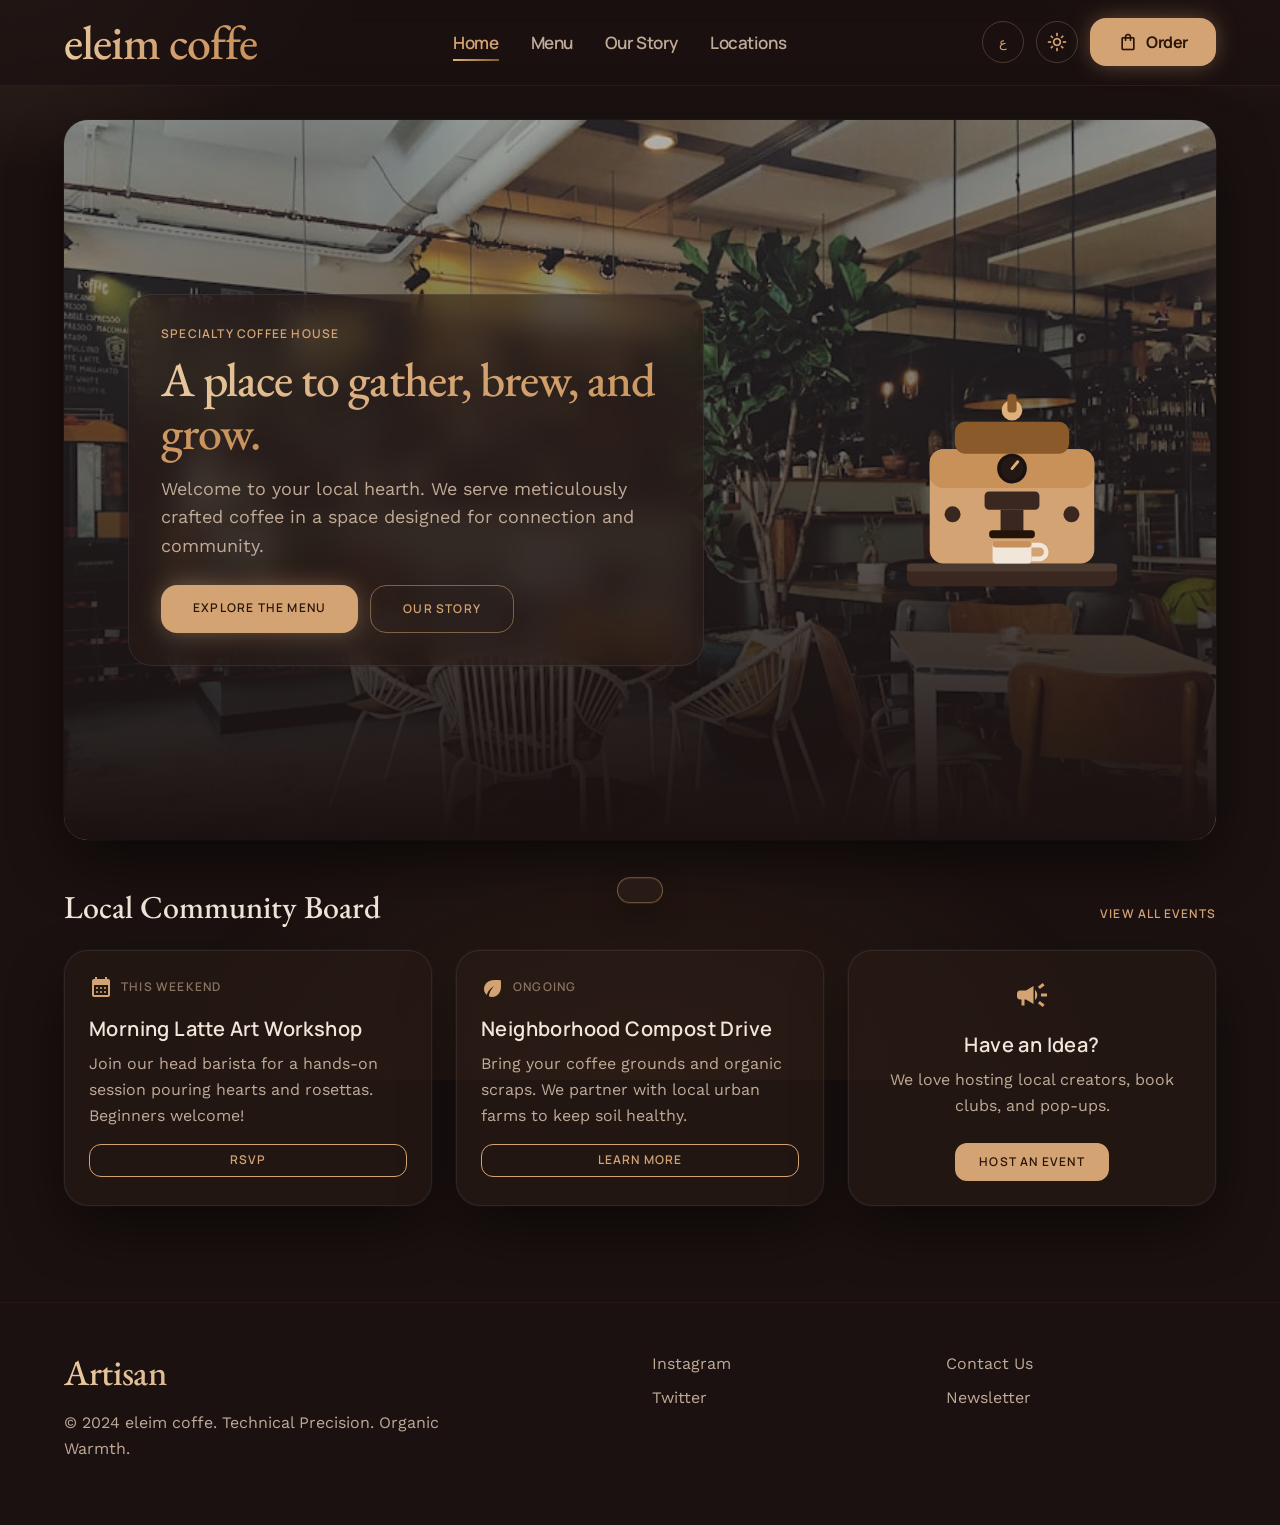
==== commit c0b091fd: "Add product modal with image gallery and rebrand to eleim coffe - Clicking a menu card opens a popup" ====
--- a/index.html
+++ b/index.html
@@ -3,7 +3,7 @@
 <html class="dark" lang="en" dir="ltr"><head>
 <meta charset="utf-8"/>
 <meta content="width=device-width, initial-scale=1.0" name="viewport"/>
-<title>Artisan Coffee Co. | The Organic Hearth</title>
+<title>eleim coffe | The Organic Hearth</title>
 <script src="assets/tailwind.js"></script>
 <link href="assets/fonts.css" rel="stylesheet"/>
 <style>.material-symbols-outlined{font-family:'Material Symbols Outlined';font-weight:normal;font-style:normal;line-height:1;letter-spacing:normal;text-transform:none;display:inline-block;white-space:nowrap;direction:ltr;}</style>
@@ -195,7 +195,7 @@
 <!-- ===== TOP APP BAR (desktop) ===== -->
 <nav class="bg-surface/70 backdrop-blur-md fixed top-0 w-full z-50 border-b border-outline-variant/30 hidden md:block">
 <div class="flex justify-between items-center px-margin-mobile md:px-margin-desktop py-4 max-w-container-max mx-auto">
-<a class="font-display-lg text-display-lg-mobile md:text-display-lg text-gradient" data-nav="home" href="#home">Artisan Coffee Co.</a>
+<a class="font-display-lg text-display-lg-mobile md:text-display-lg text-gradient" data-nav="home" data-i18n="brand.full" href="#home">eleim coffe</a>
 <div class="flex gap-8 font-nav text-[17px] font-semibold tracking-tight items-center">
 <a class="nav-link text-on-surface-variant hover:text-secondary" data-nav="home" data-i18n="nav.home" href="#home">Home</a>
 <a class="nav-link text-on-surface-variant hover:text-secondary" data-nav="menu" data-i18n="nav.menu" href="#menu">Menu</a>
@@ -215,7 +215,7 @@
 
 <!-- ===== MOBILE TOP BAR ===== -->
 <div class="md:hidden flex justify-between items-center px-margin-mobile py-4 fixed top-0 w-full z-50 bg-surface/80 backdrop-blur-md border-b border-outline-variant/30">
-<a class="font-display-lg-mobile text-display-lg-mobile text-gradient" data-nav="home" href="#home">Artisan</a>
+<a class="font-display-lg-mobile text-display-lg-mobile text-gradient" data-nav="home" data-i18n="brand.short" href="#home">eleim</a>
 <div class="flex items-center gap-2">
 <button id="langBtnM" class="icon-btn font-label-caps text-[13px]">ع</button>
 <button id="themeBtnM" class="icon-btn"><span class="material-symbols-outlined text-[20px]">light_mode</span></button>
@@ -394,6 +394,15 @@
 
 <div id="toast"></div>
 
+<!-- ===== PRODUCT MODAL ===== -->
+<div id="productModal" class="hidden fixed inset-0 z-[200] items-center justify-center p-4">
+<div class="absolute inset-0 bg-black/70 backdrop-blur-sm" data-modal-close></div>
+<div class="glass relative w-full max-w-3xl rounded-3xl overflow-hidden soft-shadow max-h-[90vh] overflow-y-auto">
+<button data-modal-close aria-label="Close" class="absolute top-4 end-4 z-10 w-10 h-10 inline-flex items-center justify-center rounded-full bg-surface/85 backdrop-blur-sm border border-outline-variant/40 text-on-surface hover:text-secondary hover:border-secondary/60"><span class="material-symbols-outlined text-[20px]">close</span></button>
+<div id="modalBody"></div>
+</div>
+</div>
+
 <!-- ===== JAVASCRIPT ===== -->
 <script>
 (function () {
@@ -402,6 +411,7 @@
   /* ---------- i18n dictionary ---------- */
   const I18N = {
     en: {
+      "brand.full":"eleim coffe","brand.short":"eleim",
       "nav.home":"Home","nav.menu":"Menu","nav.story":"Our Story","nav.locations":"Locations","nav.order":"Order",
       "hero.badge":"Specialty Coffee House","hero.title":"A place to gather, brew, and grow.",
       "hero.desc":"Welcome to your local hearth. We serve meticulously crafted coffee in a space designed for connection and community.",
@@ -410,15 +420,17 @@
       "c1.badge":"This Weekend","c1.title":"Morning Latte Art Workshop","c1.desc":"Join our head barista for a hands-on session pouring hearts and rosettas. Beginners welcome!","c1.btn":"RSVP",
       "c2.badge":"Ongoing","c2.title":"Neighborhood Compost Drive","c2.desc":"Bring your coffee grounds and organic scraps. We partner with local urban farms to keep soil healthy.","c2.btn":"Learn More",
       "c3.title":"Have an Idea?","c3.desc":"We love hosting local creators, book clubs, and pop-ups.","c3.btn":"Host an Event",
-      "menu.badge":"Crafted Daily","menu.title":"Our Coffee Menu","menu.desc":"From single-origin pours to silky milk drinks and fresh-baked pastries — every item made with care.","menu.add":"Add to Order",
+      "menu.badge":"Crafted Daily","menu.title":"Our Coffee Menu","menu.desc":"From single-origin pours to silky milk drinks and fresh-baked pastries — every item made with care.","menu.add":"Add to Order","menu.view":"View",
       "cat.coffee":"Hot Coffee","cat.cold":"Cold Drinks","cat.bakery":"Pastries & Bakery",
       "story.badge":"Since 2014","story.title":"Technical precision. Organic warmth.","story.desc":"We started with a single roaster and a simple belief: great coffee is a craft and a community ritual. Today we roast in small batches, source directly from growers, and pour every cup like it matters — because it does.","story.years":"Years","story.origins":"Origins","story.cafes":"Cafés",
       "loc.badge":"Come Visit","loc.title":"Find a Hearth Near You","loc.directions":"Get Directions",
       "order.title":"Your Order","order.items":"Items in your bag:","order.add":"+ Add from Menu","order.empty":"Your bag is empty — add something tasty from the menu.","order.total":"Total",
-      "footer.tagline":"© 2024 Artisan Coffee Co. Technical Precision. Organic Warmth.","footer.contact":"Contact Us","footer.newsletter":"Newsletter",
-      "toast.added":"Added {x} to your order","toast.rsvp":"Thanks! We'll be in touch soon."
+      "footer.tagline":"© 2024 eleim coffe. Technical Precision. Organic Warmth.","footer.contact":"Contact Us","footer.newsletter":"Newsletter",
+      "order.remove":"Remove item",
+      "toast.added":"Added {x} to your order","toast.removed":"Removed {x} from your order","toast.rsvp":"Thanks! We'll be in touch soon."
     },
     ar: {
+      "brand.full":"عليم كافيه","brand.short":"عليم",
       "nav.home":"الرئيسية","nav.menu":"القائمة","nav.story":"قصتنا","nav.locations":"الفروع","nav.order":"اطلب",
       "hero.badge":"محمصة قهوة مختصة","hero.title":"مكانٌ نجتمع فيه، ونُحضّر، وننمو.",
       "hero.desc":"أهلاً بك في ركنك الدافئ. نقدّم قهوة محضّرة بعناية في مساحةٍ صُمّمت للتواصل والمجتمع.",
@@ -427,13 +439,14 @@
       "c1.badge":"نهاية الأسبوع","c1.title":"ورشة فنّ اللاتيه الصباحية","c1.desc":"انضمّ إلى رئيس الباريستا في جلسة عملية لرسم القلوب والوريدات. المبتدئون مُرحّبٌ بهم!","c1.btn":"احجز",
       "c2.badge":"مستمر","c2.title":"حملة تدوير المخلّفات","c2.desc":"أحضر بقايا القهوة والمخلّفات العضوية. نتعاون مع المزارع المحلية للحفاظ على خصوبة التربة.","c2.btn":"اعرف المزيد",
       "c3.title":"لديك فكرة؟","c3.desc":"يسعدنا استضافة المبدعين المحليين، ونوادي الكتب، والفعاليات.","c3.btn":"استضِف فعالية",
-      "menu.badge":"يُحضّر يومياً","menu.title":"قائمة القهوة","menu.desc":"من القهوة أحادية المصدر ومشروبات الحليب الحريرية إلى المعجنات الطازجة — كلّ صنفٍ يُحضّر بعناية.","menu.add":"أضف للطلب",
+      "menu.badge":"يُحضّر يومياً","menu.title":"قائمة القهوة","menu.desc":"من القهوة أحادية المصدر ومشروبات الحليب الحريرية إلى المعجنات الطازجة — كلّ صنفٍ يُحضّر بعناية.","menu.add":"أضف للطلب","menu.view":"عرض",
       "cat.coffee":"قهوة ساخنة","cat.cold":"مشروبات باردة","cat.bakery":"معجنات ومخبوزات",
       "story.badge":"منذ 2014","story.title":"دقّةٌ تقنية. ودفءٌ طبيعي.","story.desc":"بدأنا بمحمصةٍ واحدة وإيمانٍ بسيط: القهوة الرائعة حرفةٌ وطقسٌ مجتمعي. اليوم نحمّص بكمياتٍ صغيرة، ونستورد مباشرةً من المزارعين، ونصبّ كلّ كوبٍ وكأنه يهم — لأنه فعلاً يهم.","story.years":"سنوات","story.origins":"مصادر","story.cafes":"فروع",
       "loc.badge":"تفضّل بزيارتنا","loc.title":"اعثر على أقرب فرعٍ إليك","loc.directions":"الاتجاهات",
       "order.title":"طلبك","order.items":"العناصر في سلّتك:","order.add":"+ أضف من القائمة","order.empty":"سلّتك فارغة — أضف شيئاً لذيذاً من القائمة.","order.total":"الإجمالي",
-      "footer.tagline":"© 2024 Artisan Coffee Co. دقّة تقنية. ودفءٌ طبيعي.","footer.contact":"تواصل معنا","footer.newsletter":"النشرة البريدية",
-      "toast.added":"تمت إضافة {x} إلى طلبك","toast.rsvp":"شكراً لك! سنتواصل معك قريباً."
+      "footer.tagline":"© 2024 عليم كافيه. دقّة تقنية. ودفءٌ طبيعي.","footer.contact":"تواصل معنا","footer.newsletter":"النشرة البريدية",
+      "order.remove":"حذف العنصر",
+      "toast.added":"تمت إضافة {x} إلى طلبك","toast.removed":"تمت إزالة {x} من طلبك","toast.rsvp":"شكراً لك! سنتواصل معك قريباً."
     }
   };
 
@@ -484,6 +497,14 @@
     bagel:"1585445490387-f47934b73b54", danish:"1620921568790-c1cf8984624c"
   };
   function imgUrl(id) { return "assets/img/" + (IMG[id] || IMG.espresso) + ".jpg"; }
+  // Shared ambiance shots used to build a small gallery alongside each product's main photo
+  const GALLERY_EXTRA = ["1517433670267-08bbd4be890f", "1511920170033-f8396924c348", "1554118811-1e0d58224f24"];
+  function galleryUrls(id) {
+    const main = IMG[id] || IMG.espresso;
+    const files = [main];
+    GALLERY_EXTRA.forEach(function (f) { if (f !== main) files.push(f); });
+    return files.map(function (f) { return "assets/img/" + f + ".jpg"; });
+  }
 
   const LOCATIONS = [
     { icon:"storefront", phone:"(555) 014-2200", en:{name:"Downtown Hearth", addr:"120 Maple Street, City Center", hours:"Mon–Sun · 7am – 9pm"}, ar:{name:"مَوقد وسط المدينة", addr:"١٢٠ شارع مايبل، وسط المدينة", hours:"السبت–الجمعة · ٧ص – ٩م"} },
@@ -510,11 +531,12 @@
     const tags = L.tags.map(function (x) {
       return '<span class="px-3 py-1 rounded-full bg-tertiary-fixed/40 text-on-tertiary-fixed-variant font-label-caps text-label-caps">' + x + '</span>';
     }).join("");
-    return '<div class="glass rounded-3xl overflow-hidden soft-shadow hover:-translate-y-1.5 flex flex-col group">' +
+    return '<div data-view="' + d.id + '" class="glass rounded-3xl overflow-hidden soft-shadow hover:-translate-y-1.5 flex flex-col group cursor-pointer">' +
       '<div class="relative h-44 w-full overflow-hidden">' +
         '<img src="' + imgUrl(d.id) + '" alt="' + L.name + '" loading="lazy" class="w-full h-full object-cover transition-transform duration-500 group-hover:scale-110"/>' +
         '<div class="absolute inset-0 bg-gradient-to-t from-black/35 to-transparent"></div>' +
-        '<span class="absolute top-3 ' + (document.documentElement.dir === "rtl" ? "left-3" : "right-3") + ' bg-surface/85 backdrop-blur-sm text-secondary font-display-lg text-headline-sm px-3 py-1 rounded-full border border-secondary/30">$' + d.price.toFixed(2) + '</span>' +
+        '<span class="absolute bottom-3 ' + (document.documentElement.dir === "rtl" ? "left-3" : "right-3") + ' bg-surface/85 backdrop-blur-sm text-secondary text-[12px] px-2.5 py-1 rounded-full border border-secondary/30 flex items-center gap-1 opacity-0 group-hover:opacity-100 transition-opacity"><span class="material-symbols-outlined text-[15px]">zoom_in</span>' + t("menu.view") + '</span>' +
+        '<span class="absolute top-3 ' + (document.documentElement.dir === "rtl" ? "left-3" : "right-3") + ' bg-surface/85 backdrop-blur-sm text-secondary font-display-lg text-headline-sm px-3 py-1 rounded-full border border-secondary/30">' + money(d.price) + '</span>' +
         '<span class="absolute bottom-3 ' + (document.documentElement.dir === "rtl" ? "right-3" : "left-3") + ' w-9 h-9 rounded-full bg-secondary/90 flex items-center justify-center"><span class="material-symbols-outlined text-on-secondary text-[20px]">' + d.icon + '</span></span>' +
       '</div>' +
       '<div class="p-6 flex flex-col flex-1">' +
@@ -543,6 +565,47 @@
     }).join("");
   }
 
+  /* ---------- Product modal ---------- */
+  const productModal = document.getElementById("productModal");
+  const modalBody = document.getElementById("modalBody");
+  function openProduct(id) {
+    const d = findItem(id);
+    if (!d) return;
+    const L = d[lang];
+    const imgs = galleryUrls(id);
+    const tags = L.tags.map(function (x) {
+      return '<span class="px-3 py-1 rounded-full bg-tertiary-fixed/40 text-on-tertiary-fixed-variant font-label-caps text-label-caps">' + x + '</span>';
+    }).join("");
+    const thumbs = imgs.map(function (u, i) {
+      return '<button data-thumb="' + u + '" class="thumb h-16 w-16 shrink-0 rounded-lg overflow-hidden border-2 ' + (i === 0 ? "border-secondary" : "border-outline-variant/30") + '"><img src="' + u + '" alt="" class="w-full h-full object-cover"/></button>';
+    }).join("");
+    modalBody.innerHTML =
+      '<div class="grid md:grid-cols-2">' +
+        '<div class="p-4 md:p-5">' +
+          '<div class="relative h-64 md:h-80 rounded-2xl overflow-hidden mb-3 bg-surface-container-low">' +
+            '<img id="modalMainImg" src="' + imgs[0] + '" alt="' + L.name + '" class="w-full h-full object-cover"/>' +
+          '</div>' +
+          '<div class="flex gap-2 overflow-x-auto pb-1">' + thumbs + '</div>' +
+        '</div>' +
+        '<div class="p-6 md:p-8 flex flex-col">' +
+          '<p class="font-label-caps text-label-caps text-outline uppercase tracking-widest mb-1">' + L.origin + '</p>' +
+          '<h3 class="font-headline-md text-headline-md text-primary mb-4">' + L.name + '</h3>' +
+          '<div class="flex gap-2 flex-wrap mb-6">' + tags + '</div>' +
+          '<p class="font-display-lg text-headline-sm text-secondary mb-6">' + money(d.price) + '</p>' +
+          '<button data-add="' + d.id + '" class="mt-auto w-full py-3 bg-secondary text-on-secondary rounded-xl font-label-caps text-label-caps uppercase tracking-widest hover:bg-secondary-container hover:text-on-secondary-container flex items-center justify-center gap-2">' +
+            '<span class="material-symbols-outlined text-[18px]">add_shopping_cart</span>' + t("menu.add") + '</button>' +
+        '</div>' +
+      '</div>';
+    productModal.classList.remove("hidden");
+    productModal.classList.add("flex");
+    document.body.style.overflow = "hidden";
+  }
+  function closeModal() {
+    productModal.classList.add("hidden");
+    productModal.classList.remove("flex");
+    document.body.style.overflow = "";
+  }
+
   /* ---------- Render locations ---------- */
   const locGrid = document.getElementById("locGrid");
   function renderLocations() {
@@ -559,6 +622,8 @@
   }
 
   /* ---------- Cart ---------- */
+  const FX_EGP = 50; // USD -> EGP exchange rate
+  function money(usd) { const v = Math.round(usd * FX_EGP); return v + " " + (lang === "ar" ? "ج.م" : "EGP"); }
   function findItem(id) { for (let i = 0; i < MENU.length; i++) if (MENU[i].id === id) return MENU[i]; return null; }
   function cartCount() { let c = 0; Object.keys(cart).forEach(function (k) { c += cart[k]; }); return c; }
   function cartTotal() { let s = 0; Object.keys(cart).forEach(function (k) { s += cart[k] * findItem(k).price; }); return s; }
@@ -573,9 +638,12 @@
     if (!ids.length) { list.innerHTML = '<p class="py-6 text-on-surface-variant">' + t("order.empty") + '</p>'; return; }
     list.innerHTML = ids.map(function (id) {
       const it = findItem(id);
-      return '<div class="flex justify-between items-center py-3"><span class="text-primary">' + cart[id] + '× ' + it[lang].name + '</span><span class="text-secondary font-mono-technical">$' + (cart[id] * it.price).toFixed(2) + '</span></div>';
+      return '<div class="flex justify-between items-center py-3"><span class="text-primary">' + cart[id] + '× ' + it[lang].name + '</span>' +
+        '<span class="flex items-center gap-3"><span class="text-secondary font-mono-technical">' + money(cart[id] * it.price) + '</span>' +
+        '<button data-remove="' + id + '" title="' + t("order.remove") + '" aria-label="' + t("order.remove") + '" class="w-9 h-9 inline-flex items-center justify-center rounded-full border border-outline-variant/40 text-on-surface-variant hover:text-secondary hover:border-secondary/60">' +
+        '<span class="material-symbols-outlined text-[18px]">delete</span></button></span></div>';
     }).join("") +
-    '<div class="flex justify-between items-center py-3 font-bold"><span class="text-primary">' + t("order.total") + '</span><span class="text-secondary">$' + cartTotal().toFixed(2) + '</span></div>';
+    '<div class="flex justify-between items-center py-3 font-bold"><span class="text-primary">' + t("order.total") + '</span><span class="text-secondary">' + money(cartTotal()) + '</span></div>';
   }
 
   /* ---------- i18n apply ---------- */
@@ -634,9 +702,35 @@
       cart[id] = (cart[id] || 0) + 1;
       renderCart();
       toast("☕ " + t("toast.added").replace("{x}", findItem(id)[lang].name));
+      if (!productModal.classList.contains("hidden")) closeModal();
       return;
     }
-    if (e.target.closest("[data-rsvp]")) { toast("✓ " + t("toast.rsvp")); }
+    const thumb = e.target.closest("[data-thumb]");
+    if (thumb) {
+      const main = document.getElementById("modalMainImg");
+      if (main) main.src = thumb.dataset.thumb;
+      modalBody.querySelectorAll(".thumb").forEach(function (b) {
+        b.classList.toggle("border-secondary", b === thumb);
+        b.classList.toggle("border-outline-variant/30", b !== thumb);
+      });
+      return;
+    }
+    if (e.target.closest("[data-modal-close]")) { closeModal(); return; }
+    const rm = e.target.closest("[data-remove]");
+    if (rm) {
+      const id = rm.dataset.remove;
+      const name = findItem(id)[lang].name;
+      delete cart[id];
+      renderCart();
+      toast("🗑️ " + t("toast.removed").replace("{x}", name));
+      return;
+    }
+    if (e.target.closest("[data-rsvp]")) { toast("✓ " + t("toast.rsvp")); return; }
+    const view = e.target.closest("[data-view]");
+    if (view) { openProduct(view.dataset.view); }
+  });
+  document.addEventListener("keydown", function (e) {
+    if (e.key === "Escape" && !productModal.classList.contains("hidden")) closeModal();
   });
 
   function toggleLang() { lang = lang === "ar" ? "en" : "ar"; save("coffee-lang", lang); applyI18n(); renderMenu(); renderLocations(); renderCart(); }
